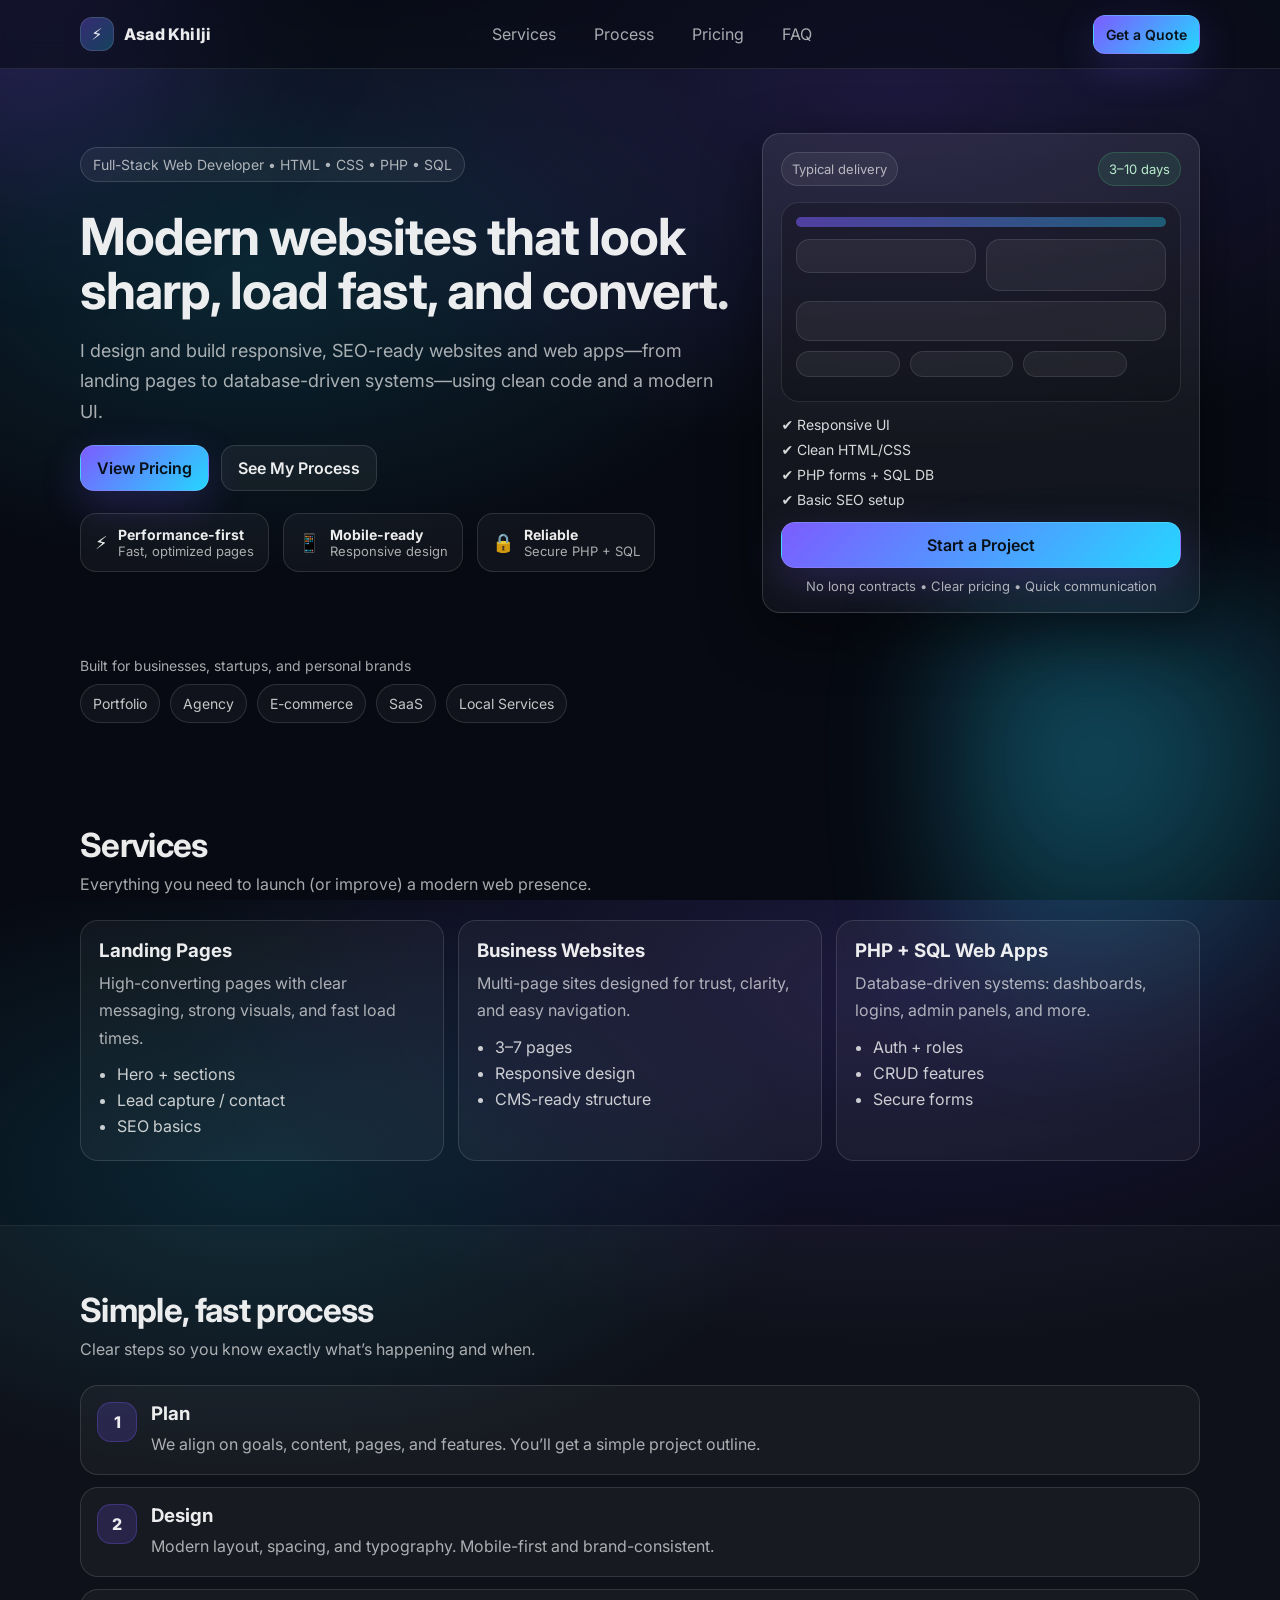
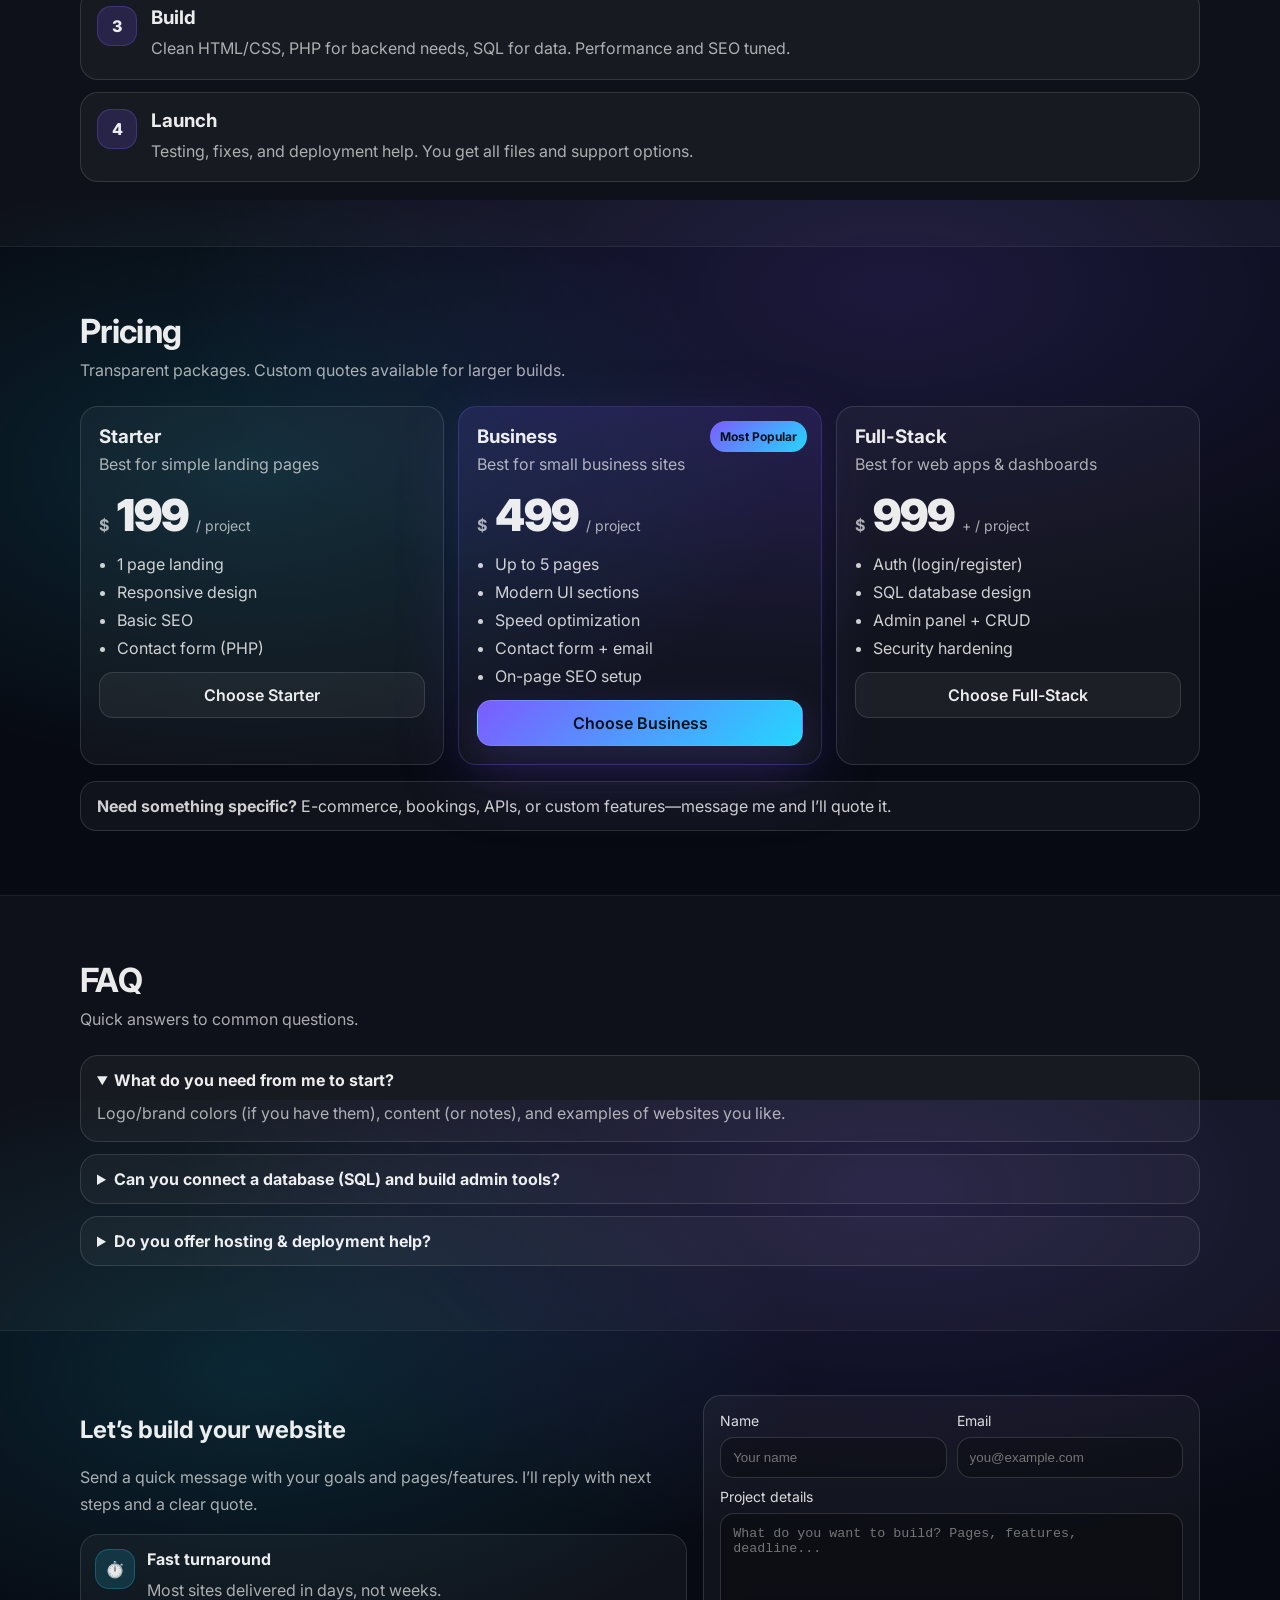
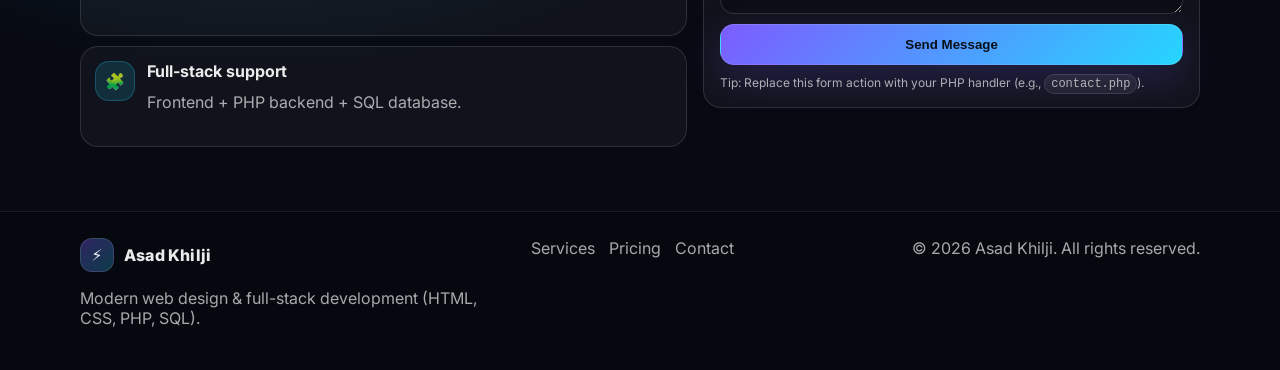
==== index.html @ 33af82aa "Add files via upload" ====
<!doctype html>
<html lang="en">
<head>
  <meta charset="utf-8" />
  <meta name="viewport" content="width=device-width, initial-scale=1" />
  <title>Web Design & Full-Stack Development | Asad Khilji</title>
  <meta name="description" content="Modern web design and full-stack development (HTML, CSS, PHP, SQL). Fast, responsive, SEO-ready websites with clear pricing." />
  <link rel="preconnect" href="https://fonts.googleapis.com">
  <link rel="preconnect" href="https://fonts.gstatic.com" crossorigin>
  <link href="https://fonts.googleapis.com/css2?family=Inter:wght@400;500;600;700;800&display=swap" rel="stylesheet">
  <link rel="stylesheet" href="style.css" />
</head>

<body>
  <!-- Background accents -->
  <div class="bg-blur bg-blur--a"></div>
  <div class="bg-blur bg-blur--b"></div>

  <header class="site-header">
    <div class="container nav">
      <a class="brand" href="#">
        <span class="brand__mark">⚡</span>
        <span class="brand__name">Asad Khilji</span>
      </a>

      <nav class="menu" aria-label="Primary">
        <a href="#services">Services</a>
        <a href="#work">Process</a>
        <a href="#pricing">Pricing</a>
        <a href="#faq">FAQ</a>
      </nav>

      <a class="btn btn--primary btn--small" href="#contact">Get a Quote</a>

      <button class="burger" aria-label="Open menu" aria-expanded="false">
        <span></span><span></span><span></span>
      </button>
    </div>
  </header>

  <main>
    <!-- HERO -->
    <section class="hero">
      <div class="container hero__grid">
        <div class="hero__content">
          <p class="pill">Full-Stack Web Developer • HTML • CSS • PHP • SQL</p>
          <h1>Modern websites that look sharp, load fast, and convert.</h1>
          <p class="lead">
            I design and build responsive, SEO-ready websites and web apps—from landing pages to
            database-driven systems—using clean code and a modern UI.
          </p>

          <div class="hero__cta">
            <a class="btn btn--primary" href="#pricing">View Pricing</a>
            <a class="btn btn--ghost" href="#work">See My Process</a>
          </div>

          <div class="hero__stats" role="list">
            <div class="stat" role="listitem">
              <div class="stat__num">⚡</div>
              <div class="stat__text">
                <strong>Performance-first</strong>
                <span>Fast, optimized pages</span>
              </div>
            </div>
            <div class="stat" role="listitem">
              <div class="stat__num">📱</div>
              <div class="stat__text">
                <strong>Mobile-ready</strong>
                <span>Responsive design</span>
              </div>
            </div>
            <div class="stat" role="listitem">
              <div class="stat__num">🔒</div>
              <div class="stat__text">
                <strong>Reliable</strong>
                <span>Secure PHP + SQL</span>
              </div>
            </div>
          </div>
        </div>

        <div class="hero__card">
          <div class="card">
            <div class="card__top">
              <div class="chip">Typical delivery</div>
              <div class="chip chip--soft">3–10 days</div>
            </div>

            <div class="card__mock">
              <div class="mock__bar"></div>
              <div class="mock__row">
                <div class="mock__block"></div>
                <div class="mock__block mock__block--tall"></div>
              </div>
              <div class="mock__row">
                <div class="mock__block mock__block--wide"></div>
              </div>
              <div class="mock__row">
                <div class="mock__pill"></div>
                <div class="mock__pill"></div>
                <div class="mock__pill"></div>
              </div>
            </div>

            <div class="card__list">
              <div class="check">✔ Responsive UI</div>
              <div class="check">✔ Clean HTML/CSS</div>
              <div class="check">✔ PHP forms + SQL DB</div>
              <div class="check">✔ Basic SEO setup</div>
            </div>

            <a class="btn btn--primary btn--full" href="collection.html">Start a Project</a>
            <p class="card__fine">No long contracts • Clear pricing • Quick communication</p>
          </div>
        </div>
      </div>
    </section>

    <!-- LOGOS -->
    <section class="logos">
      <div class="container">
        <p class="logos__title">Built for businesses, startups, and personal brands</p>
        <div class="logos__row" aria-label="Examples">
          <span class="logo-pill">Portfolio</span>
          <span class="logo-pill">Agency</span>
          <span class="logo-pill">E-commerce</span>
          <span class="logo-pill">SaaS</span>
          <span class="logo-pill">Local Services</span>
        </div>
      </div>
    </section>

    <!-- SERVICES -->
    <section class="section" id="services">
      <div class="container">
        <div class="section__head">
          <h2>Services</h2>
          <p>Everything you need to launch (or improve) a modern web presence.</p>
        </div>

        <div class="grid grid--3">
          <article class="panel">
            <h3>Landing Pages</h3>
            <p>High-converting pages with clear messaging, strong visuals, and fast load times.</p>
            <ul class="bullets">
              <li>Hero + sections</li>
              <li>Lead capture / contact</li>
              <li>SEO basics</li>
            </ul>
          </article>

          <article class="panel">
            <h3>Business Websites</h3>
            <p>Multi-page sites designed for trust, clarity, and easy navigation.</p>
            <ul class="bullets">
              <li>3–7 pages</li>
              <li>Responsive design</li>
              <li>CMS-ready structure</li>
            </ul>
          </article>

          <article class="panel">
            <h3>PHP + SQL Web Apps</h3>
            <p>Database-driven systems: dashboards, logins, admin panels, and more.</p>
            <ul class="bullets">
              <li>Auth + roles</li>
              <li>CRUD features</li>
              <li>Secure forms</li>
            </ul>
          </article>
        </div>
      </div>
    </section>

    <!-- PROCESS -->
    <section class="section section--alt" id="work">
      <div class="container">
        <div class="section__head">
          <h2>Simple, fast process</h2>
          <p>Clear steps so you know exactly what’s happening and when.</p>
        </div>

        <div class="timeline">
          <div class="step">
            <div class="step__num">1</div>
            <div class="step__body">
              <h3>Plan</h3>
              <p>We align on goals, content, pages, and features. You’ll get a simple project outline.</p>
            </div>
          </div>

          <div class="step">
            <div class="step__num">2</div>
            <div class="step__body">
              <h3>Design</h3>
              <p>Modern layout, spacing, and typography. Mobile-first and brand-consistent.</p>
            </div>
          </div>

          <div class="step">
            <div class="step__num">3</div>
            <div class="step__body">
              <h3>Build</h3>
              <p>Clean HTML/CSS, PHP for backend needs, SQL for data. Performance and SEO tuned.</p>
            </div>
          </div>

          <div class="step">
            <div class="step__num">4</div>
            <div class="step__body">
              <h3>Launch</h3>
              <p>Testing, fixes, and deployment help. You get all files and support options.</p>
            </div>
          </div>
        </div>
      </div>
    </section>

    <!-- PRICING -->
    <section class="section" id="pricing">
      <div class="container">
        <div class="section__head">
          <h2>Pricing</h2>
          <p>Transparent packages. Custom quotes available for larger builds.</p>
        </div>

        <div class="pricing">
          <article class="price">
            <div class="price__top">
              <h3>Starter</h3>
              <p class="price__tag">Best for simple landing pages</p>
            </div>
            <div class="price__cost">
              <span class="price__currency">$</span>
              <span class="price__amount">199</span>
              <span class="price__unit">/ project</span>
            </div>
            <ul class="price__list">
              <li>1 page landing</li>
              <li>Responsive design</li>
              <li>Basic SEO</li>
              <li>Contact form (PHP)</li>
            </ul>
            <a class="btn btn--ghost btn--full" href="collection.html#/p/1">Choose Starter</a>
          </article>

          <article class="price price--featured">
            <div class="badge">Most Popular</div>
            <div class="price__top">
              <h3>Business</h3>
              <p class="price__tag">Best for small business sites</p>
            </div>
            <div class="price__cost">
              <span class="price__currency">$</span>
              <span class="price__amount">499</span>
              <span class="price__unit">/ project</span>
            </div>
            <ul class="price__list">
              <li>Up to 5 pages</li>
              <li>Modern UI sections</li>
              <li>Speed optimization</li>
              <li>Contact form + email</li>
              <li>On-page SEO setup</li>
            </ul>
            <a class="btn btn--primary btn--full" href="collection.html#/p/2">Choose Business</a>
          </article>

          <article class="price">
            <div class="price__top">
              <h3>Full-Stack</h3>
              <p class="price__tag">Best for web apps & dashboards</p>
            </div>
            <div class="price__cost">
              <span class="price__currency">$</span>
              <span class="price__amount">999</span>
              <span class="price__unit">+ / project</span>
            </div>
            <ul class="price__list">
              <li>Auth (login/register)</li>
              <li>SQL database design</li>
              <li>Admin panel + CRUD</li>
              <li>Security hardening</li>
            </ul>
            <a class="btn btn--ghost btn--full" href="collection.html#/p/3">Choose Full-Stack</a>
          </article>
        </div>

        <div class="note">
          <strong>Need something specific?</strong> E-commerce, bookings, APIs, or custom features—message me and I’ll quote it.
        </div>
      </div>
    </section>

    <!-- FAQ -->
    <section class="section section--alt" id="faq">
      <div class="container">
        <div class="section__head">
          <h2>FAQ</h2>
          <p>Quick answers to common questions.</p>
        </div>

        <div class="faq">
          <details class="faq__item" open>
            <summary>What do you need from me to start?</summary>
            <p>Logo/brand colors (if you have them), content (or notes), and examples of websites you like.</p>
          </details>

          <details class="faq__item">
            <summary>Can you connect a database (SQL) and build admin tools?</summary>
            <p>Yes—if you choose the Full-Stack package or a custom build. I can create secure CRUD dashboards.</p>
          </details>

          <details class="faq__item">
            <summary>Do you offer hosting & deployment help?</summary>
            <p>I can guide you through deployment or help set up hosting (shared/VPS) depending on your needs.</p>
          </details>
        </div>
      </div>
    </section>

    <!-- CONTACT -->
    <section class="section" id="contact">
      <div class="container contact">
        <div class="contact__left">
          <h2>Let’s build your website</h2>
          <p>
            Send a quick message with your goals and pages/features. I’ll reply with next steps and a clear quote.
          </p>
          <div class="contact__cards">
            <div class="mini">
              <div class="mini__icon">⏱️</div>
              <div>
                <strong>Fast turnaround</strong>
                <p>Most sites delivered in days, not weeks.</p>
              </div>
            </div>
            <div class="mini">
              <div class="mini__icon">🧩</div>
              <div>
                <strong>Full-stack support</strong>
                <p>Frontend + PHP backend + SQL database.</p>
              </div>
            </div>
          </div>
        </div>

        <form class="form" action="https://formsubmit.co/khiljiasad2@gmail.com" method="post">
          <div class="form__row">
            <label>
              Name
              <input type="text" name="name" placeholder="Your name" required>
            </label>
            <label>
              Email
              <input type="email" name="email" placeholder="you@example.com" required>
            </label>
          </div>

          <label>
            Project details
            <textarea name="message" rows="5" placeholder="What do you want to build? Pages, features, deadline..." required></textarea>
          </label>

          <button class="btn btn--primary btn--full" type="submit">Send Message</button>
          <p class="form__fine">Tip: Replace this form action with your PHP handler (e.g., <code>contact.php</code>).</p>
        </form>
      </div>
    </section>
  </main>

  <footer class="footer">
    <div class="container footer__grid">
      <div>
        <div class="brand brand--footer">
          <span class="brand__mark">⚡</span>
          <span class="brand__name">Asad Khilji</span>
        </div>
        <p class="muted">Modern web design & full-stack development (HTML, CSS, PHP, SQL).</p>
      </div>

      <div class="footer__links">
        <a href="#services">Services</a>
        <a href="#pricing">Pricing</a>
        <a href="#contact">Contact</a>
      </div>

      <div class="footer__copy muted">
        © <span id="year"></span> Asad Khilji. All rights reserved.
      </div>
    </div>
  </footer>

  <script>
    // Mobile menu toggle
    const burger = document.querySelector(".burger");
    const menu = document.querySelector(".menu");
    burger?.addEventListener("click", () => {
      const open = burger.getAttribute("aria-expanded") === "true";
      burger.setAttribute("aria-expanded", String(!open));
      menu.classList.toggle("menu--open");
    });

    // Footer year
    document.getElementById("year").textContent = new Date().getFullYear();
  </script>
</body>
</html>
---- style.css ----
:root{
  --bg: #070A12;
  --panel: rgba(255,255,255,.06);
  --panel2: rgba(255,255,255,.09);
  --text: rgba(255,255,255,.92);
  --muted: rgba(255,255,255,.65);
  --line: rgba(255,255,255,.10);
  --shadow: 0 18px 60px rgba(0,0,0,.45);

  --accent: #7C5CFF;
  --accent2: #25D6FF;
  --good: #4ADE80;

  --radius: 18px;
  --container: 1120px;
}

*{ box-sizing:border-box; }
html,body{ height:100%; }
body{
  margin:0;
  font-family: Inter, system-ui, -apple-system, Segoe UI, Roboto, Arial, sans-serif;
  color: var(--text);
  background: radial-gradient(1200px 600px at 70% 10%, rgba(124,92,255,.18), transparent 60%),
              radial-gradient(900px 500px at 20% 30%, rgba(37,214,255,.14), transparent 60%),
              var(--bg);
  overflow-x:hidden;
}

a{ color:inherit; text-decoration:none; }
img{ max-width:100%; display:block; }

.container{
  width:min(var(--container), calc(100% - 40px));
  margin-inline:auto;
}

.muted{ color: var(--muted); }

/* Background blur blobs */
.bg-blur{
  position:fixed;
  inset:auto;
  width:520px; height:520px;
  filter: blur(60px);
  opacity:.35;
  z-index:-1;
  pointer-events:none;
}
.bg-blur--a{
  top:-200px; left:-140px;
  background: radial-gradient(circle at 30% 30%, var(--accent), transparent 60%);
}
.bg-blur--b{
  bottom:-220px; right:-180px;
  background: radial-gradient(circle at 30% 30%, var(--accent2), transparent 60%);
}

/* Header */
.site-header{
  position:sticky; top:0;
  backdrop-filter: blur(14px);
  background: rgba(7,10,18,.55);
  border-bottom: 1px solid var(--line);
  z-index:10;
}
.nav{
  display:flex;
  align-items:center;
  justify-content:space-between;
  gap:16px;
  padding:14px 0;
}
.brand{
  display:flex; align-items:center; gap:10px;
  font-weight:800;
  letter-spacing: .2px;
}
.brand__mark{
  width:34px; height:34px;
  display:grid; place-items:center;
  border-radius: 12px;
  background: linear-gradient(135deg, rgba(124,92,255,.35), rgba(37,214,255,.25));
  border:1px solid rgba(255,255,255,.12);
}
.menu{
  display:flex;
  gap:18px;
  align-items:center;
  color: var(--muted);
}
.menu a{
  padding:10px 10px;
  border-radius: 12px;
}
.menu a:hover{
  color: var(--text);
  background: rgba(255,255,255,.06);
}
.burger{
  display:none;
  width:44px; height:40px;
  border-radius: 14px;
  border:1px solid var(--line);
  background: rgba(255,255,255,.04);
  cursor:pointer;
}
.burger span{
  display:block;
  width:18px; height:2px;
  margin:4px auto;
  background: rgba(255,255,255,.75);
  border-radius: 999px;
}

/* Buttons */
.btn{
  display:inline-flex;
  align-items:center;
  justify-content:center;
  gap:10px;
  padding:12px 16px;
  border-radius: 14px;
  border: 1px solid transparent;
  font-weight: 600;
  transition: transform .12s ease, background .12s ease, border-color .12s ease;
  user-select:none;
}
.btn:active{ transform: translateY(1px); }
.btn--small{ padding:10px 12px; border-radius: 12px; font-size:14px; }
.btn--full{ width:100%; }

.btn--primary{
  background: linear-gradient(135deg, rgba(124,92,255,1), rgba(37,214,255,1));
  color:#081018;
  border-color: rgba(255,255,255,.12);
  box-shadow: 0 14px 40px rgba(124,92,255,.22);
}
.btn--primary:hover{ filter: brightness(1.05); }
.btn--ghost{
  background: rgba(255,255,255,.05);
  border-color: rgba(255,255,255,.12);
}
.btn--ghost:hover{ background: rgba(255,255,255,.08); }

/* Hero */
.hero{
  padding: 64px 0 26px;
}
.hero__grid{
  display:grid;
  grid-template-columns: 1.2fr .8fr;
  gap:26px;
  align-items:stretch;
}
.pill{
  display:inline-flex;
  padding:8px 12px;
  border-radius:999px;
  border:1px solid rgba(255,255,255,.14);
  background: rgba(255,255,255,.05);
  color: var(--muted);
  font-size:14px;
}
h1{
  font-size: clamp(36px, 4vw, 56px);
  line-height: 1.05;
  margin: 14px 0 12px;
  letter-spacing: -0.02em;
}
.lead{
  font-size: 18px;
  color: var(--muted);
  line-height:1.7;
  max-width: 58ch;
}
.hero__cta{
  display:flex;
  gap:12px;
  margin-top: 18px;
  flex-wrap:wrap;
}
.hero__stats{
  display:flex;
  gap:14px;
  margin-top: 22px;
  flex-wrap:wrap;
}
.stat{
  display:flex;
  gap:10px;
  align-items:center;
  padding:12px 14px;
  border:1px solid rgba(255,255,255,.12);
  background: rgba(255,255,255,.04);
  border-radius: 16px;
}
.stat__num{ font-size:18px; }
.stat__text strong{ display:block; font-size:14px; }
.stat__text span{ display:block; font-size:13px; color: var(--muted); }

/* Card */
.card{
  height:100%;
  padding:18px;
  border-radius: var(--radius);
  border:1px solid rgba(255,255,255,.14);
  background: linear-gradient(180deg, rgba(255,255,255,.08), rgba(255,255,255,.04));
  box-shadow: var(--shadow);
}
.card__top{
  display:flex; justify-content:space-between; align-items:center;
  gap:10px;
}
.chip{
  display:inline-flex;
  padding:8px 10px;
  border-radius:999px;
  background: rgba(255,255,255,.06);
  border:1px solid rgba(255,255,255,.12);
  color: var(--muted);
  font-size:13px;
}
.chip--soft{
  background: rgba(74,222,128,.10);
  border-color: rgba(74,222,128,.20);
  color: rgba(200,255,220,.9);
}

.card__mock{
  margin:16px 0 14px;
  border-radius: 18px;
  padding:14px;
  border:1px solid rgba(255,255,255,.10);
  background: rgba(0,0,0,.18);
}
.mock__bar{
  height:10px;
  border-radius:999px;
  background: linear-gradient(90deg, rgba(124,92,255,.55), rgba(37,214,255,.35));
  margin-bottom: 12px;
}
.mock__row{
  display:flex;
  gap:10px;
  margin-bottom: 10px;
}
.mock__block{
  flex:1;
  height:34px;
  border-radius:14px;
  background: rgba(255,255,255,.06);
  border:1px solid rgba(255,255,255,.10);
}
.mock__block--tall{ height:52px; }
.mock__block--wide{ height:40px; flex:1; }
.mock__pill{
  width: 28%;
  height: 26px;
  border-radius:999px;
  background: rgba(255,255,255,.06);
  border:1px solid rgba(255,255,255,.10);
}

.card__list{
  display:grid;
  gap:8px;
  margin: 10px 0 14px;
}
.check{
  font-size:14px;
  color: rgba(255,255,255,.84);
}
.card__fine{
  margin: 10px 0 0;
  font-size: 13px;
  color: var(--muted);
  text-align:center;
}

/* Logos */
.logos{
  padding: 18px 0 38px;
}
.logos__title{
  color: var(--muted);
  margin: 0 0 10px;
  font-size:14px;
}
.logos__row{
  display:flex;
  flex-wrap:wrap;
  gap:10px;
}
.logo-pill{
  padding:10px 12px;
  border-radius:999px;
  border:1px solid rgba(255,255,255,.12);
  background: rgba(255,255,255,.04);
  color: rgba(255,255,255,.76);
  font-size:14px;
}

/* Sections */
.section{ padding: 64px 0; }
.section--alt{
  background: rgba(255,255,255,.03);
  border-top: 1px solid rgba(255,255,255,.06);
  border-bottom: 1px solid rgba(255,255,255,.06);
}
.section__head{
  margin-bottom: 22px;
}
.section__head h2{
  margin:0 0 6px;
  font-size: clamp(26px, 2.6vw, 36px);
  letter-spacing:-0.02em;
}
.section__head p{
  margin:0;
  color: var(--muted);
  max-width: 70ch;
  line-height:1.7;
}

.grid{
  display:grid;
  gap:14px;
}
.grid--3{
  grid-template-columns: repeat(3, 1fr);
}
.panel{
  padding:18px;
  border-radius: var(--radius);
  border:1px solid rgba(255,255,255,.12);
  background: rgba(255,255,255,.04);
}
.panel h3{ margin:0 0 8px; }
.panel p{ margin:0 0 12px; color: var(--muted); line-height:1.7; }
.bullets{
  margin:0;
  padding-left: 18px;
  color: rgba(255,255,255,.78);
}
.bullets li{ margin: 6px 0; }

/* Timeline */
.timeline{
  display:grid;
  gap:12px;
}
.step{
  display:flex;
  gap:14px;
  padding:16px;
  border-radius: var(--radius);
  border:1px solid rgba(255,255,255,.12);
  background: rgba(255,255,255,.04);
}
.step__num{
  width:40px; height:40px;
  display:grid; place-items:center;
  border-radius: 14px;
  background: rgba(124,92,255,.18);
  border:1px solid rgba(124,92,255,.28);
  font-weight:800;
}
.step__body h3{ margin: 0 0 6px; }
.step__body p{ margin:0; color: var(--muted); line-height:1.7; }

/* Pricing */
.pricing{
  display:grid;
  grid-template-columns: repeat(3, 1fr);
  gap:14px;
  align-items:stretch;
}
.price{
  position:relative;
  padding:18px;
  border-radius: var(--radius);
  border:1px solid rgba(255,255,255,.12);
  background: rgba(255,255,255,.04);
}
.price--featured{
  background: linear-gradient(180deg, rgba(124,92,255,.16), rgba(255,255,255,.04));
  border-color: rgba(124,92,255,.25);
  box-shadow: 0 18px 70px rgba(124,92,255,.14);
}
.badge{
  position:absolute;
  top:14px; right:14px;
  padding:8px 10px;
  border-radius:999px;
  font-size:12px;
  font-weight:700;
  color:#081018;
  background: linear-gradient(135deg, rgba(124,92,255,1), rgba(37,214,255,1));
}
.price__top h3{ margin: 0 0 6px; }
.price__tag{ margin:0; color: var(--muted); }

.price__cost{
  display:flex;
  align-items: baseline;
  gap:8px;
  margin: 14px 0 12px;
}
.price__currency{ color: var(--muted); font-weight:700; }
.price__amount{ font-size: 44px; font-weight: 900; letter-spacing:-0.02em; }
.price__unit{ color: var(--muted); font-size: 14px; }

.price__list{
  margin:0 0 14px;
  padding-left: 18px;
  color: rgba(255,255,255,.80);
}
.price__list li{ margin: 8px 0; }

/* Note */
.note{
  margin-top: 16px;
  padding:14px 16px;
  border-radius: 16px;
  border:1px solid rgba(255,255,255,.12);
  background: rgba(255,255,255,.04);
  color: rgba(255,255,255,.80);
}

/* FAQ */
.faq{
  display:grid;
  gap:12px;
}
.faq__item{
  padding:14px 16px;
  border-radius: var(--radius);
  border:1px solid rgba(255,255,255,.12);
  background: rgba(255,255,255,.04);
}
.faq__item summary{
  cursor:pointer;
  font-weight:700;
}
.faq__item p{
  margin: 10px 0 0;
  color: var(--muted);
  line-height:1.7;
}

/* Contact */
.contact{
  display:grid;
  grid-template-columns: 1.1fr .9fr;
  gap:16px;
  align-items:start;
}
.contact__left p{
  color: var(--muted);
  line-height:1.7;
  margin-top: 8px;
}
.contact__cards{
  display:grid;
  gap:10px;
  margin-top: 14px;
}
.mini{
  display:flex;
  gap:12px;
  padding:14px;
  border-radius: var(--radius);
  border:1px solid rgba(255,255,255,.12);
  background: rgba(255,255,255,.04);
}
.mini__icon{
  width:40px; height:40px;
  display:grid; place-items:center;
  border-radius: 14px;
  background: rgba(37,214,255,.14);
  border:1px solid rgba(37,214,255,.24);
}

/* Form */
.form{
  padding:16px;
  border-radius: var(--radius);
  border:1px solid rgba(255,255,255,.12);
  background: rgba(255,255,255,.04);
}
.form__row{
  display:grid;
  grid-template-columns: 1fr 1fr;
  gap:10px;
}
label{
  display:grid;
  gap:8px;
  font-size: 14px;
  color: rgba(255,255,255,.85);
  margin-bottom: 10px;
}
input, textarea{
  width:100%;
  padding:12px 12px;
  border-radius: 14px;
  border:1px solid rgba(255,255,255,.14);
  background: rgba(0,0,0,.25);
  color: var(--text);
  outline:none;
}
input:focus, textarea:focus{
  border-color: rgba(37,214,255,.45);
  box-shadow: 0 0 0 4px rgba(37,214,255,.12);
}
.form__fine{
  margin: 10px 0 0;
  font-size: 12px;
  color: var(--muted);
}
code{
  padding: 2px 6px;
  border-radius: 10px;
  border:1px solid rgba(255,255,255,.12);
  background: rgba(255,255,255,.06);
}

/* Footer */
.footer{
  padding: 26px 0;
  border-top: 1px solid rgba(255,255,255,.08);
  background: rgba(0,0,0,.18);
}
.footer__grid{
  display:grid;
  grid-template-columns: 1.2fr .8fr 1fr;
  gap: 16px;
  align-items:start;
}
.brand--footer{ margin-bottom: 8px; }
.footer__links{
  display:flex;
  gap:14px;
  flex-wrap:wrap;
  color: var(--muted);
}
.footer__links a:hover{ color: var(--text); }
.footer__copy{ text-align:right; }

/* Responsive */
@media (max-width: 980px){
  .hero__grid{ grid-template-columns: 1fr; }
  .pricing{ grid-template-columns: 1fr; }
  .grid--3{ grid-template-columns: 1fr; }
  .contact{ grid-template-columns: 1fr; }
  .footer__grid{ grid-template-columns: 1fr; }
  .footer__copy{ text-align:left; }
}

@media (max-width: 760px){
  .menu{ display:none; }
  .burger{ display:block; }
  .menu.menu--open{
    display:flex;
    position:absolute;
    top:64px;
    left:20px;
    right:20px;
    flex-direction:column;
    padding:12px;
    border-radius: 16px;
    border:1px solid rgba(255,255,255,.12);
    background: rgba(10,12,18,.92);
  }
  .form__row{ grid-template-columns: 1fr; }
}
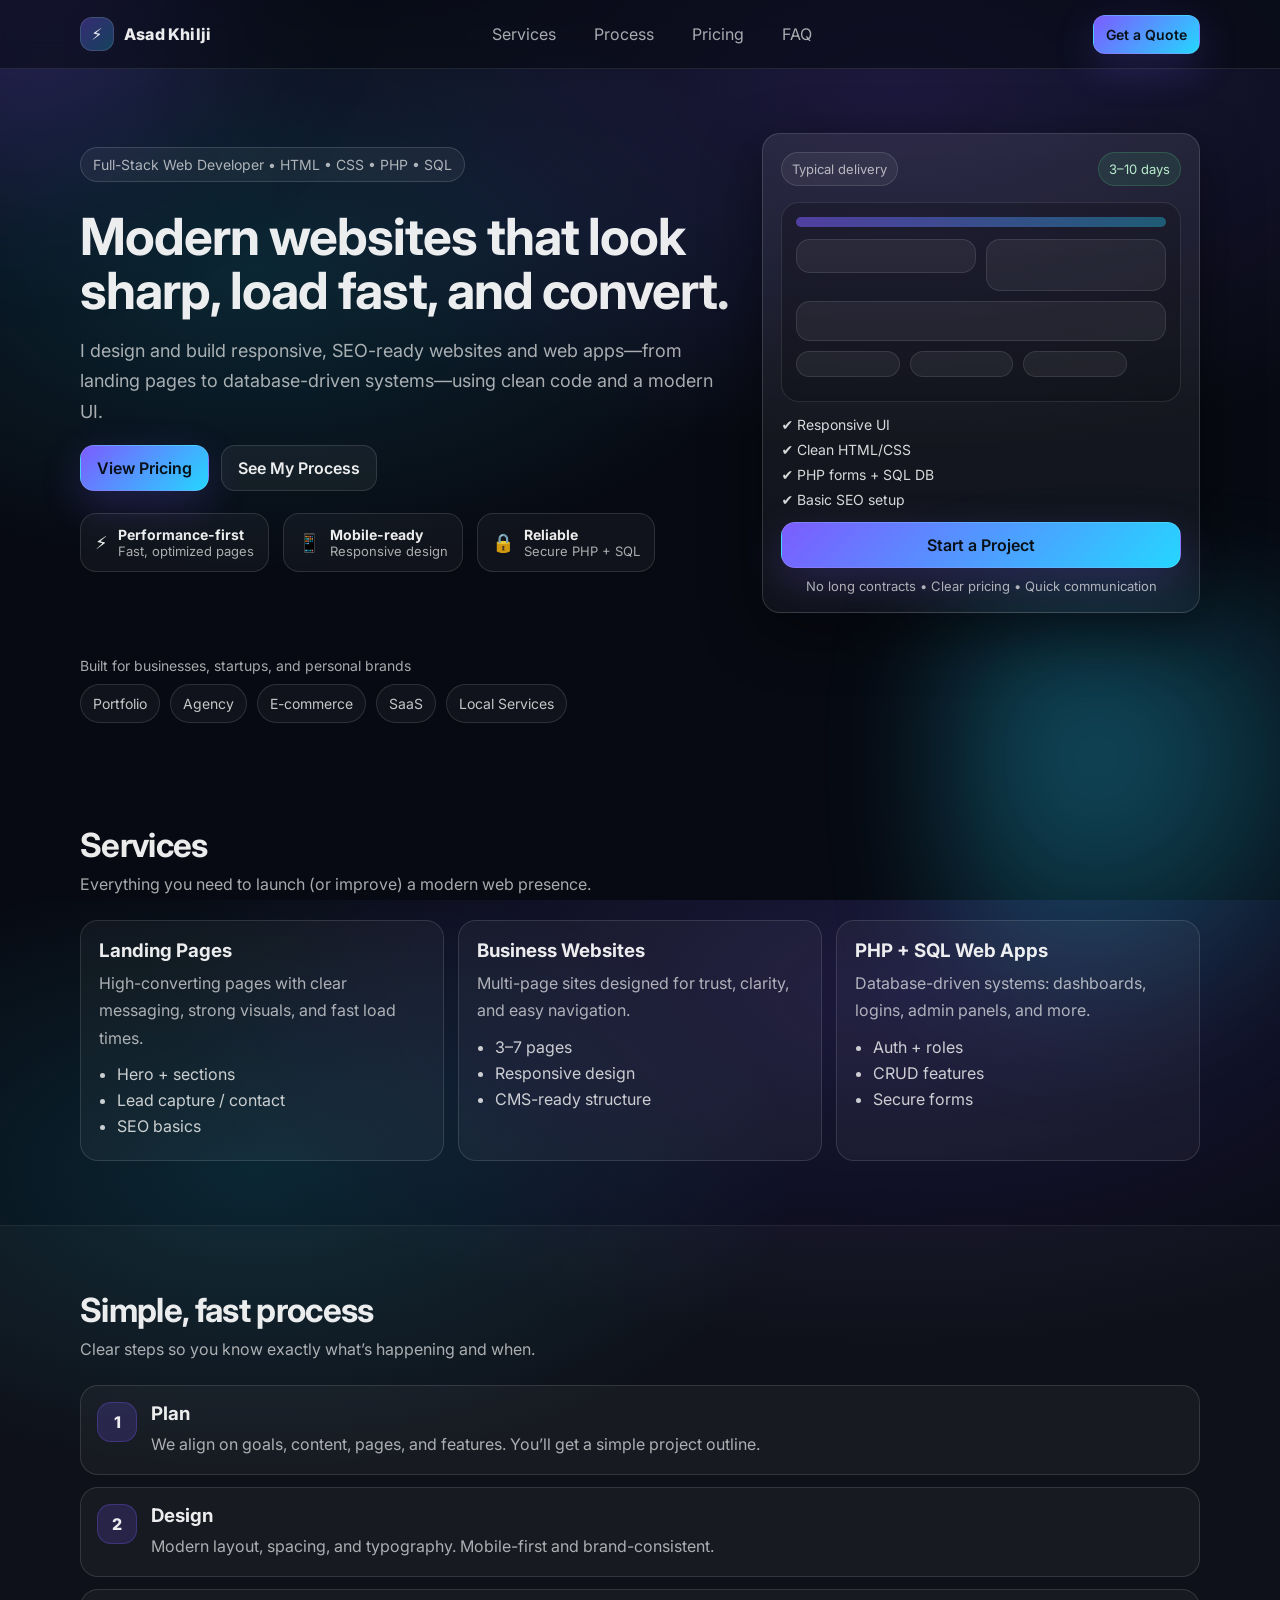
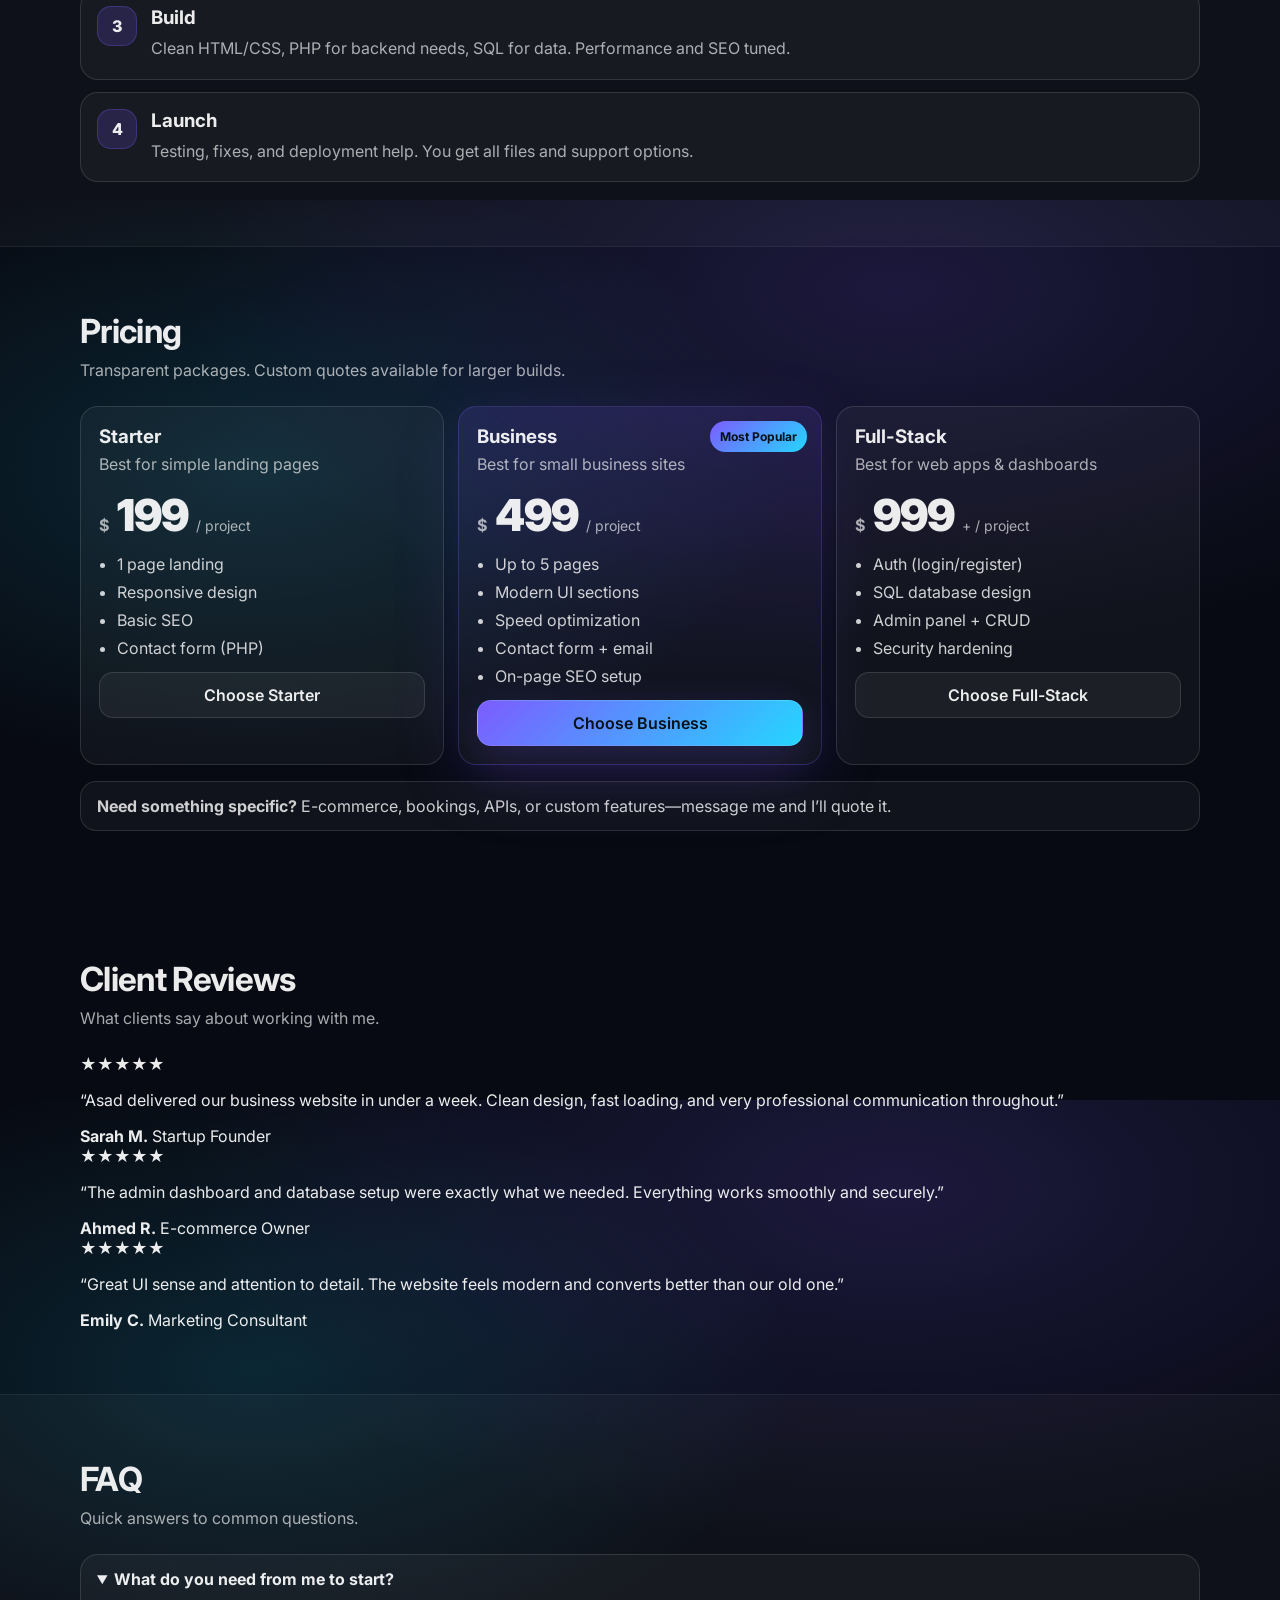
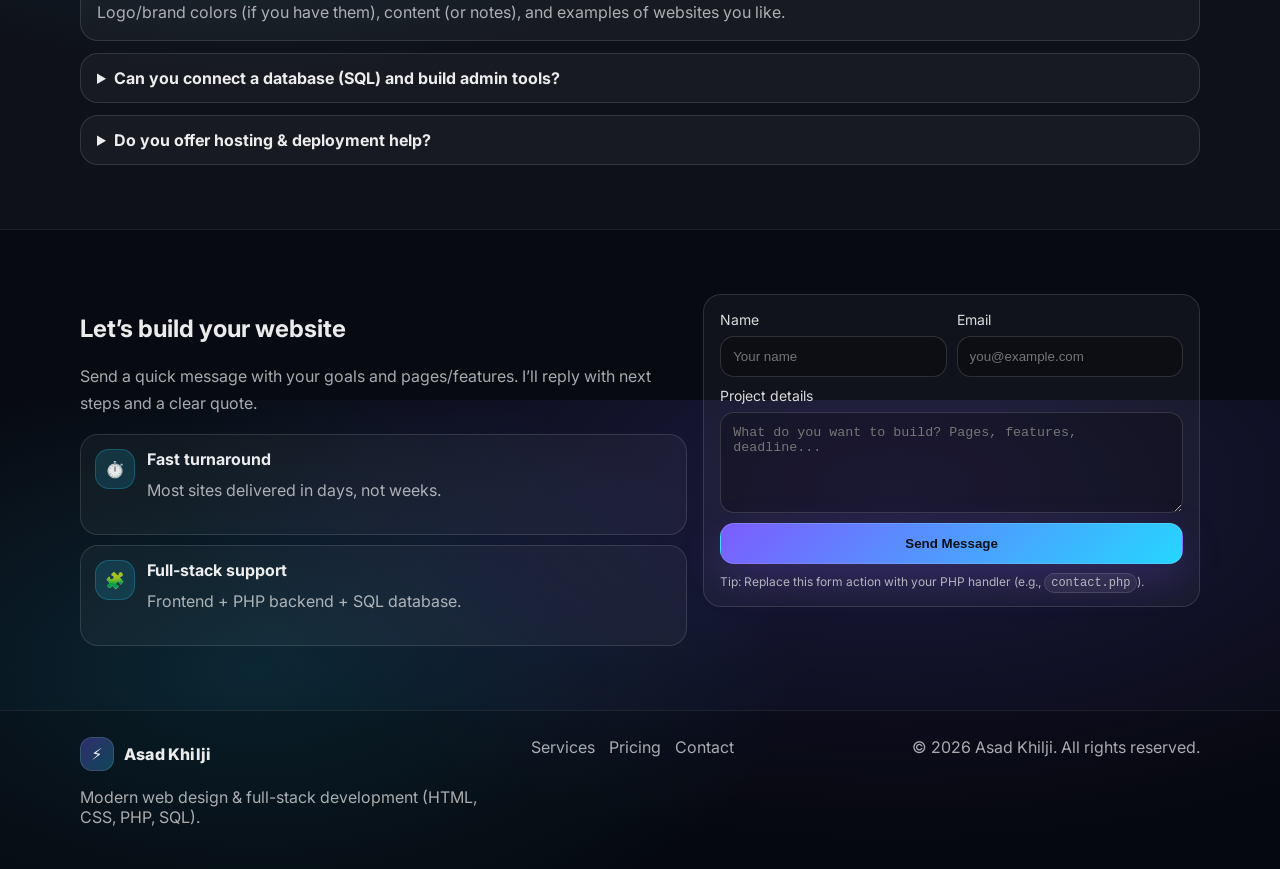
==== commit 5793c46a: "Update index.html" ====
--- a/index.html
+++ b/index.html
@@ -291,6 +291,54 @@
         </div>
       </div>
     </section>
+
+    <!-- REVIEWS -->
+<section class="section" id="reviews">
+  <div class="container">
+    <div class="section__head">
+      <h2>Client Reviews</h2>
+      <p>What clients say about working with me.</p>
+    </div>
+
+    <div class="reviews">
+      <article class="review">
+        <div class="review__stars">★★★★★</div>
+        <p class="review__text">
+          “Asad delivered our business website in under a week. Clean design,
+          fast loading, and very professional communication throughout.”
+        </p>
+        <div class="review__author">
+          <strong>Sarah M.</strong>
+          <span>Startup Founder</span>
+        </div>
+      </article>
+
+      <article class="review">
+        <div class="review__stars">★★★★★</div>
+        <p class="review__text">
+          “The admin dashboard and database setup were exactly what we needed.
+          Everything works smoothly and securely.”
+        </p>
+        <div class="review__author">
+          <strong>Ahmed R.</strong>
+          <span>E-commerce Owner</span>
+        </div>
+      </article>
+
+      <article class="review">
+        <div class="review__stars">★★★★★</div>
+        <p class="review__text">
+          “Great UI sense and attention to detail. The website feels modern
+          and converts better than our old one.”
+        </p>
+        <div class="review__author">
+          <strong>Emily C.</strong>
+          <span>Marketing Consultant</span>
+        </div>
+      </article>
+    </div>
+  </div>
+</section>
 
     <!-- FAQ -->
     <section class="section section--alt" id="faq">
@@ -405,4 +453,4 @@
     document.getElementById("year").textContent = new Date().getFullYear();
   </script>
 </body>
-</html>+</html>
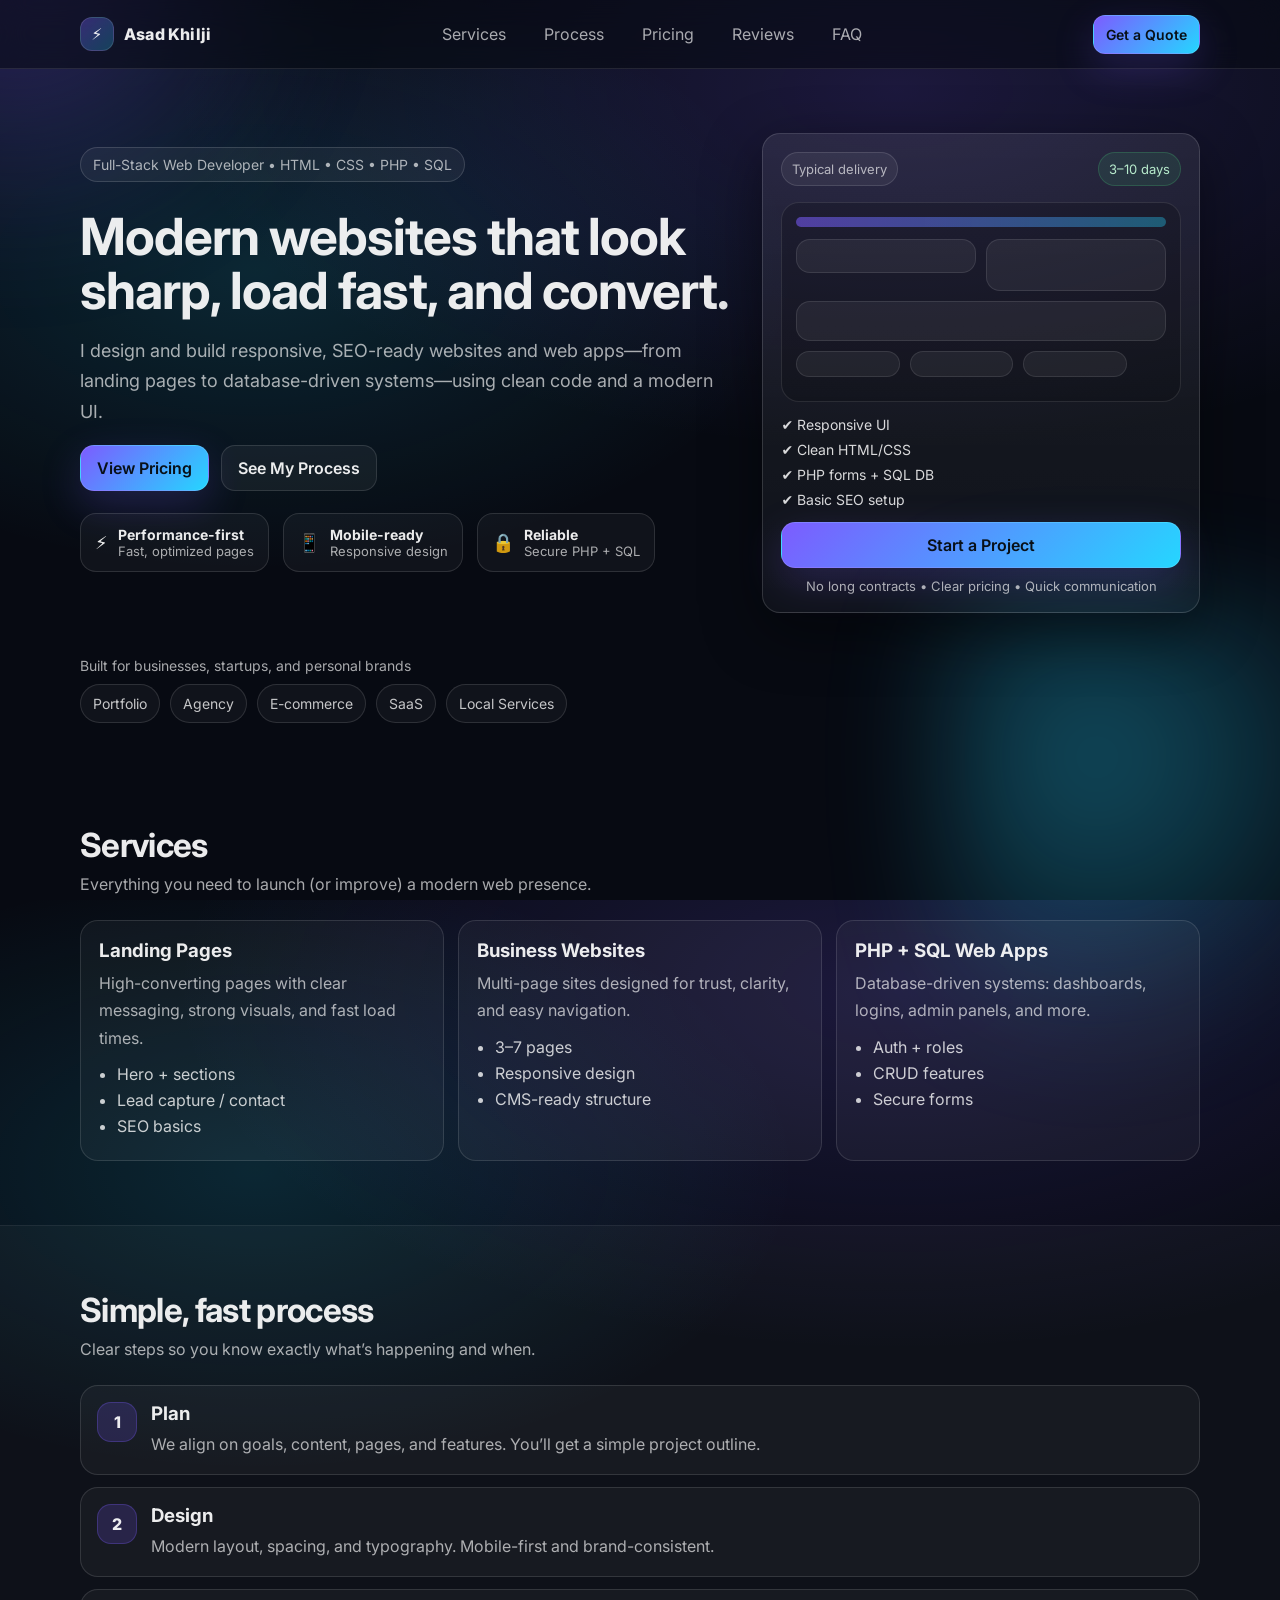
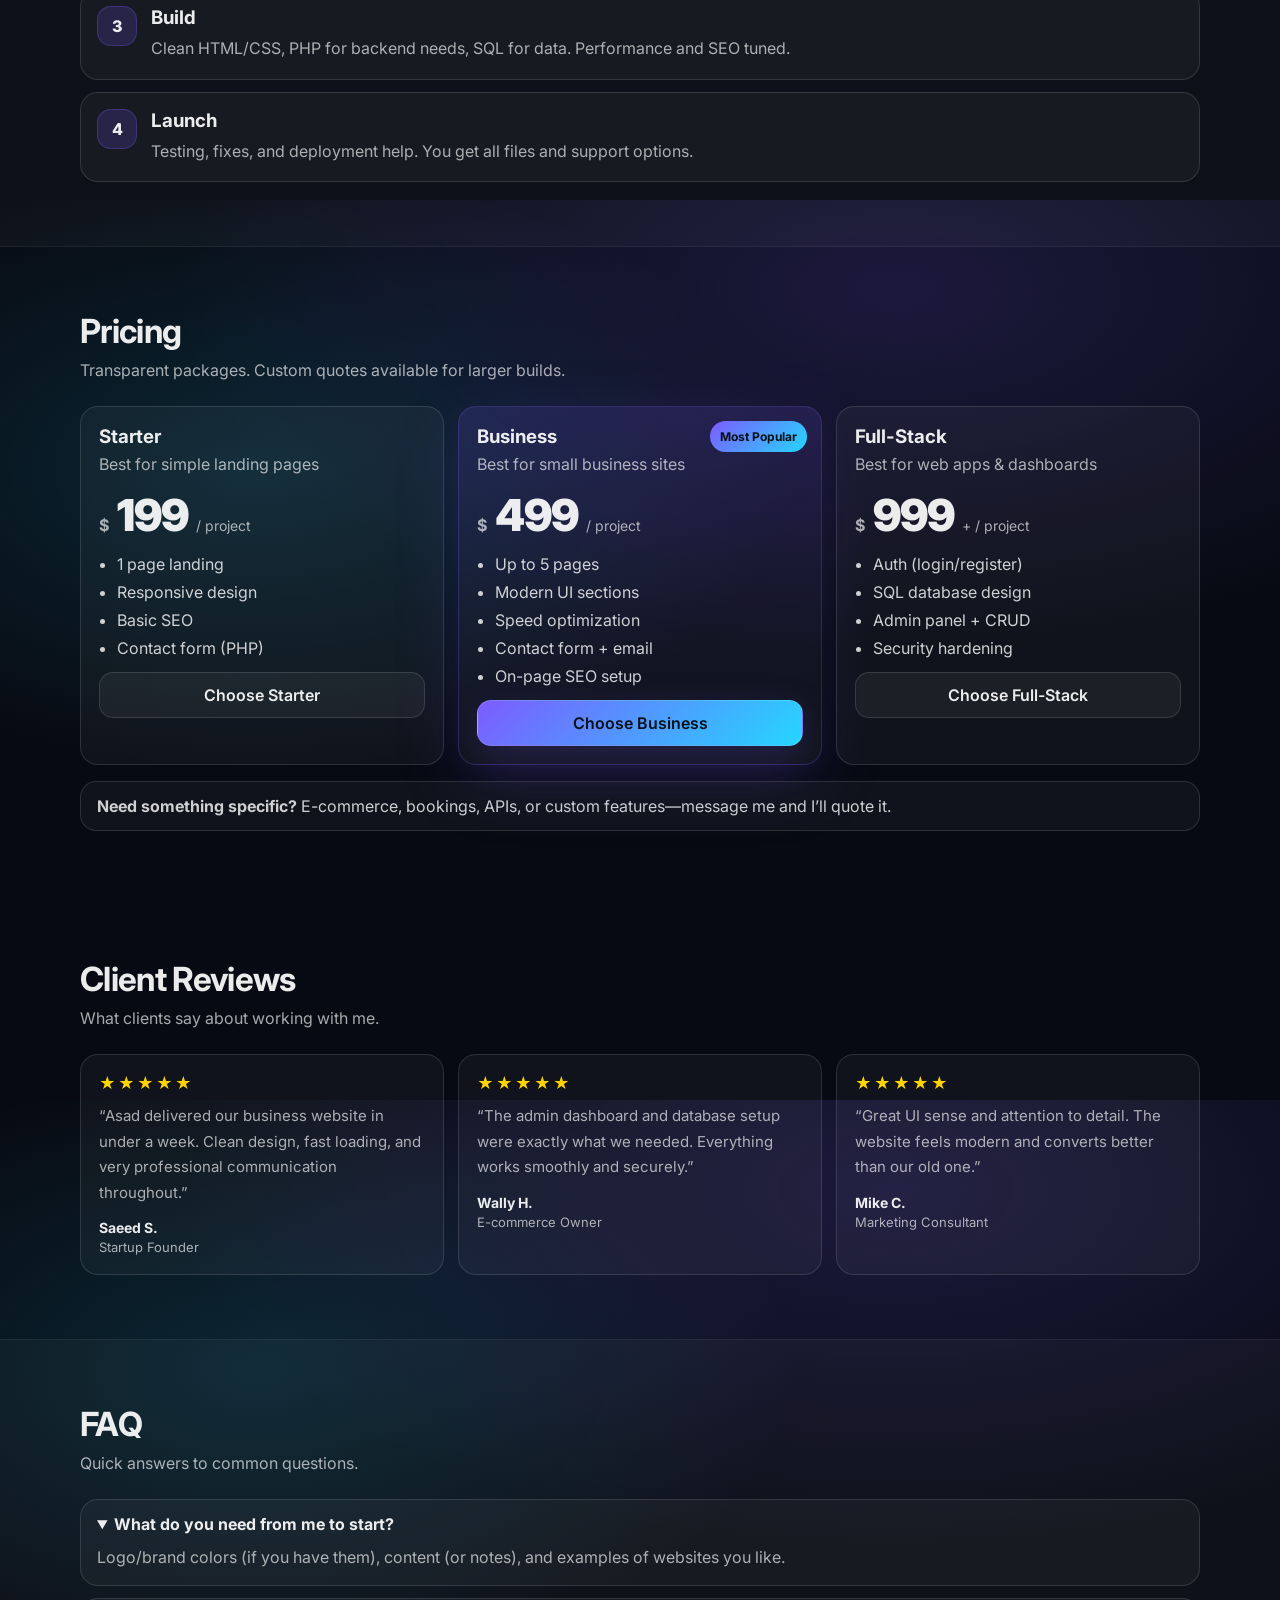
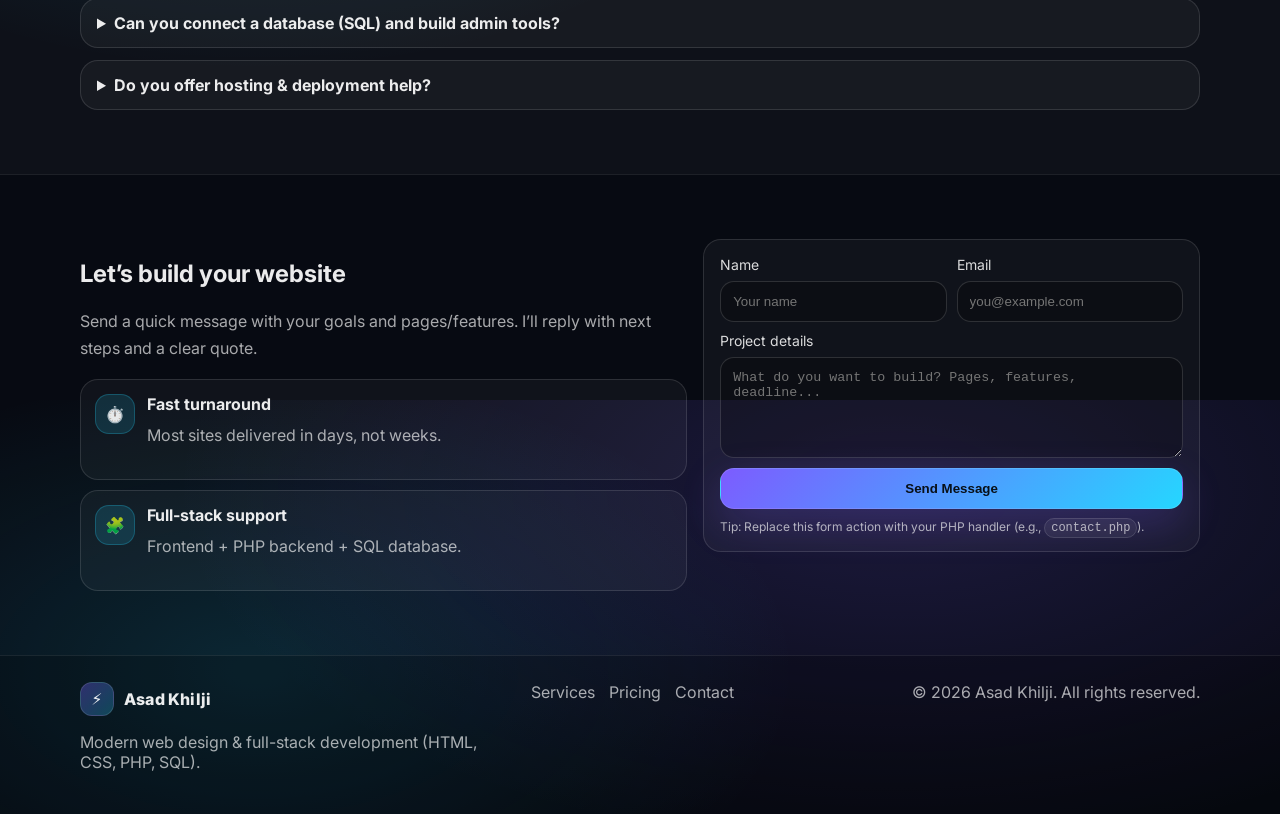
==== commit 19db3444: "Update review authors in index.html" ====
--- a/index.html
+++ b/index.html
@@ -27,6 +27,7 @@
         <a href="#services">Services</a>
         <a href="#work">Process</a>
         <a href="#pricing">Pricing</a>
+        <a href="#reviews">Reviews</a>
         <a href="#faq">FAQ</a>
       </nav>
 
@@ -308,7 +309,7 @@
           fast loading, and very professional communication throughout.”
         </p>
         <div class="review__author">
-          <strong>Sarah M.</strong>
+          <strong>Saeed S.</strong>
           <span>Startup Founder</span>
         </div>
       </article>
@@ -320,7 +321,7 @@
           Everything works smoothly and securely.”
         </p>
         <div class="review__author">
-          <strong>Ahmed R.</strong>
+          <strong>Wally H.</strong>
           <span>E-commerce Owner</span>
         </div>
       </article>
@@ -332,7 +333,7 @@
           and converts better than our old one.”
         </p>
         <div class="review__author">
-          <strong>Emily C.</strong>
+          <strong>Mike C.</strong>
           <span>Marketing Consultant</span>
         </div>
       </article>
--- a/style.css
+++ b/style.css
@@ -547,6 +547,57 @@
 }
 .footer__links a:hover{ color: var(--text); }
 .footer__copy{ text-align:right; }
+
+/* Reviews */
+.reviews{
+  display:grid;
+  grid-template-columns: repeat(3, 1fr);
+  gap:14px;
+}
+
+.review{
+  padding:18px;
+  border-radius: var(--radius);
+  border:1px solid rgba(255,255,255,.12);
+  background: rgba(255,255,255,.04);
+  transition: transform .15s ease, border-color .15s ease;
+}
+
+.review:hover{
+  transform: translateY(-4px);
+  border-color: rgba(124,92,255,.35);
+}
+
+.review__stars{
+  font-size:16px;
+  letter-spacing:2px;
+  margin-bottom:10px;
+  background: linear-gradient(90deg, #FFD700, #FFC107);
+  -webkit-background-clip: text;
+  -webkit-text-fill-color: transparent;
+}
+
+.review__text{
+  margin:0 0 14px;
+  color: var(--muted);
+  line-height:1.7;
+  font-size:15px;
+}
+
+.review__author strong{
+  display:block;
+  font-size:14px;
+}
+
+.review__author span{
+  font-size:13px;
+  color: var(--muted);
+}
+
+/* Responsive */
+@media (max-width: 980px){
+  .reviews{ grid-template-columns: 1fr; }
+}
 
 /* Responsive */
 @media (max-width: 980px){
@@ -574,4 +625,4 @@
     background: rgba(10,12,18,.92);
   }
   .form__row{ grid-template-columns: 1fr; }
-}+}
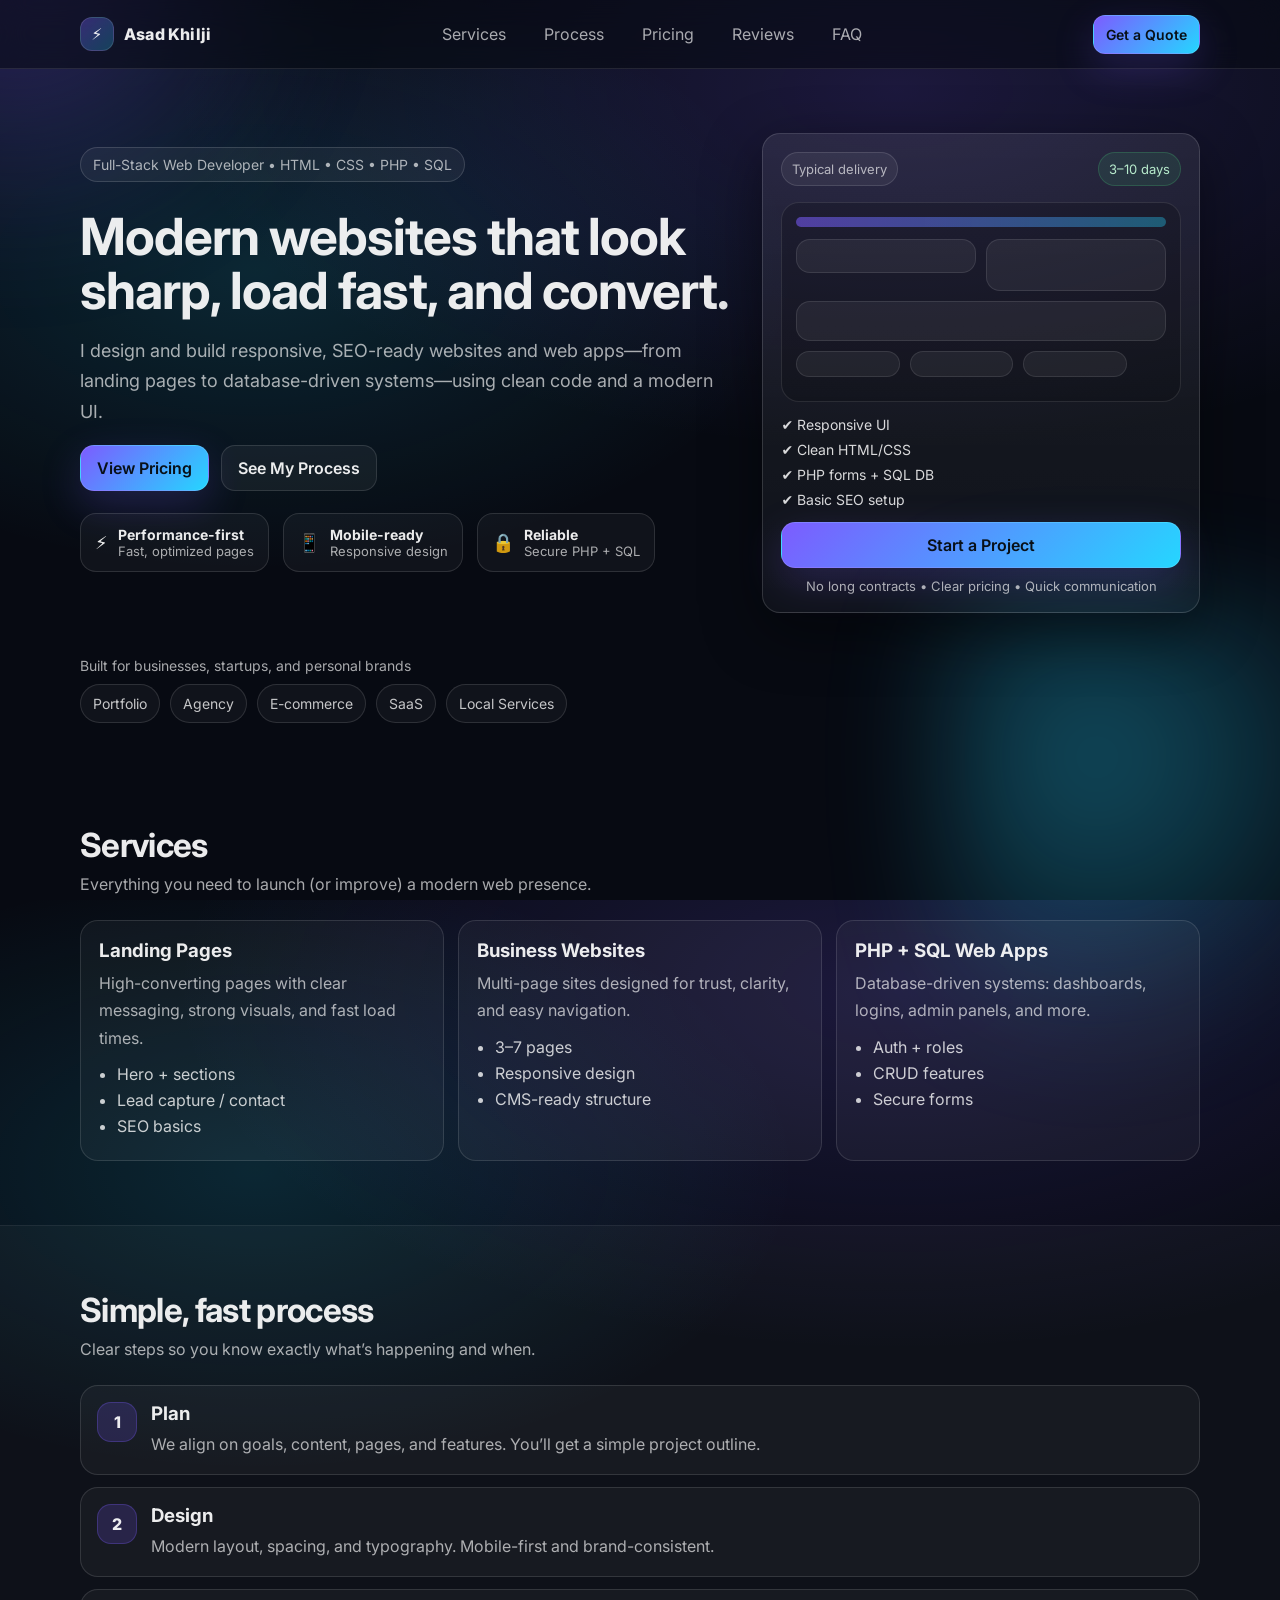
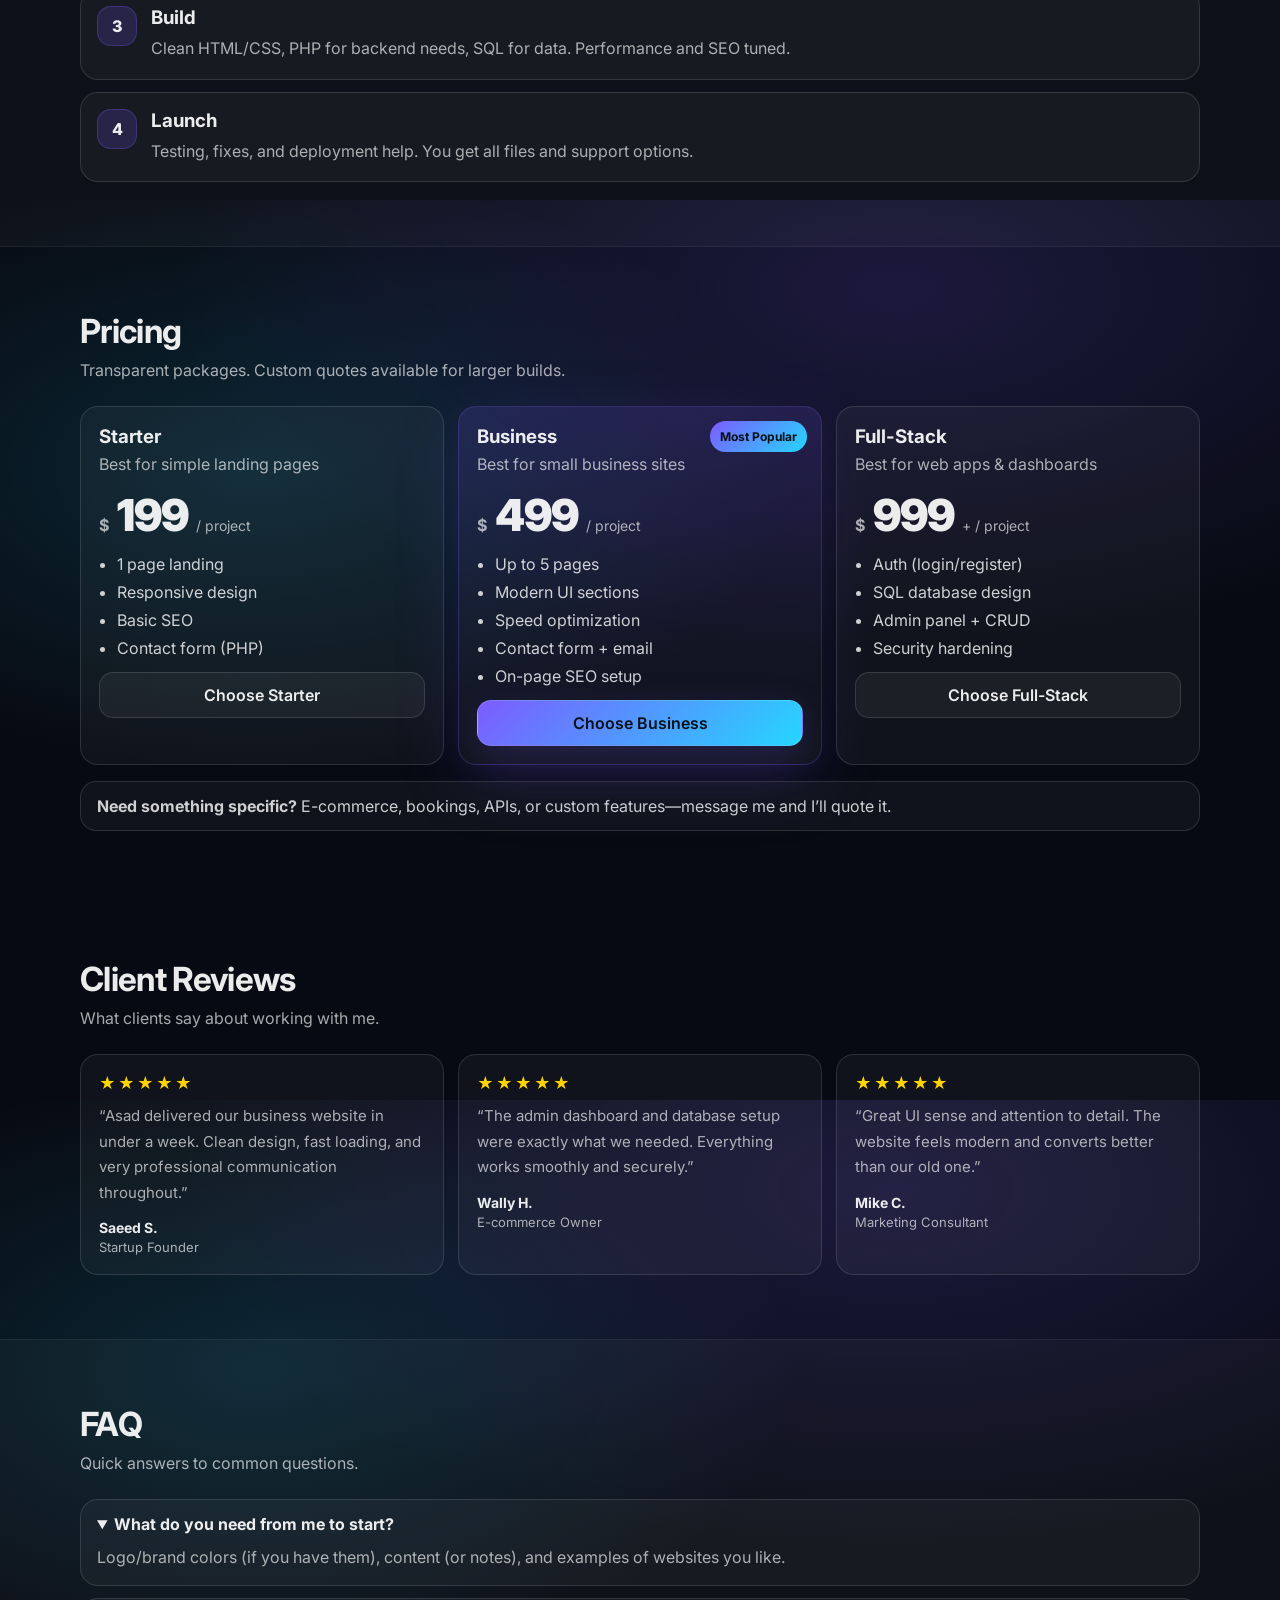
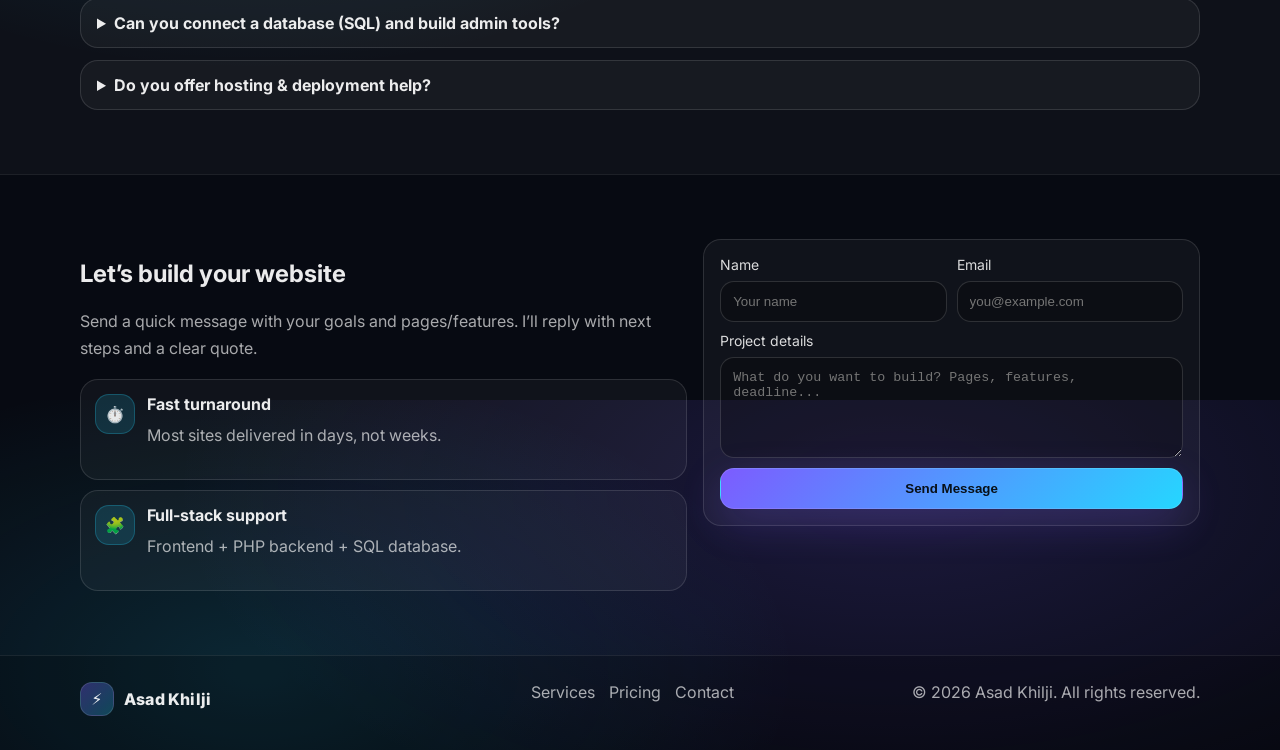
==== commit 7a0904bd: "Remove form action tip and footer description Removed tip about replacing form action with PHP handl" ====
--- a/index.html
+++ b/index.html
@@ -412,7 +412,7 @@
           </label>
 
           <button class="btn btn--primary btn--full" type="submit">Send Message</button>
-          <p class="form__fine">Tip: Replace this form action with your PHP handler (e.g., <code>contact.php</code>).</p>
+         
         </form>
       </div>
     </section>
@@ -425,7 +425,6 @@
           <span class="brand__mark">⚡</span>
           <span class="brand__name">Asad Khilji</span>
         </div>
-        <p class="muted">Modern web design & full-stack development (HTML, CSS, PHP, SQL).</p>
       </div>
 
       <div class="footer__links">
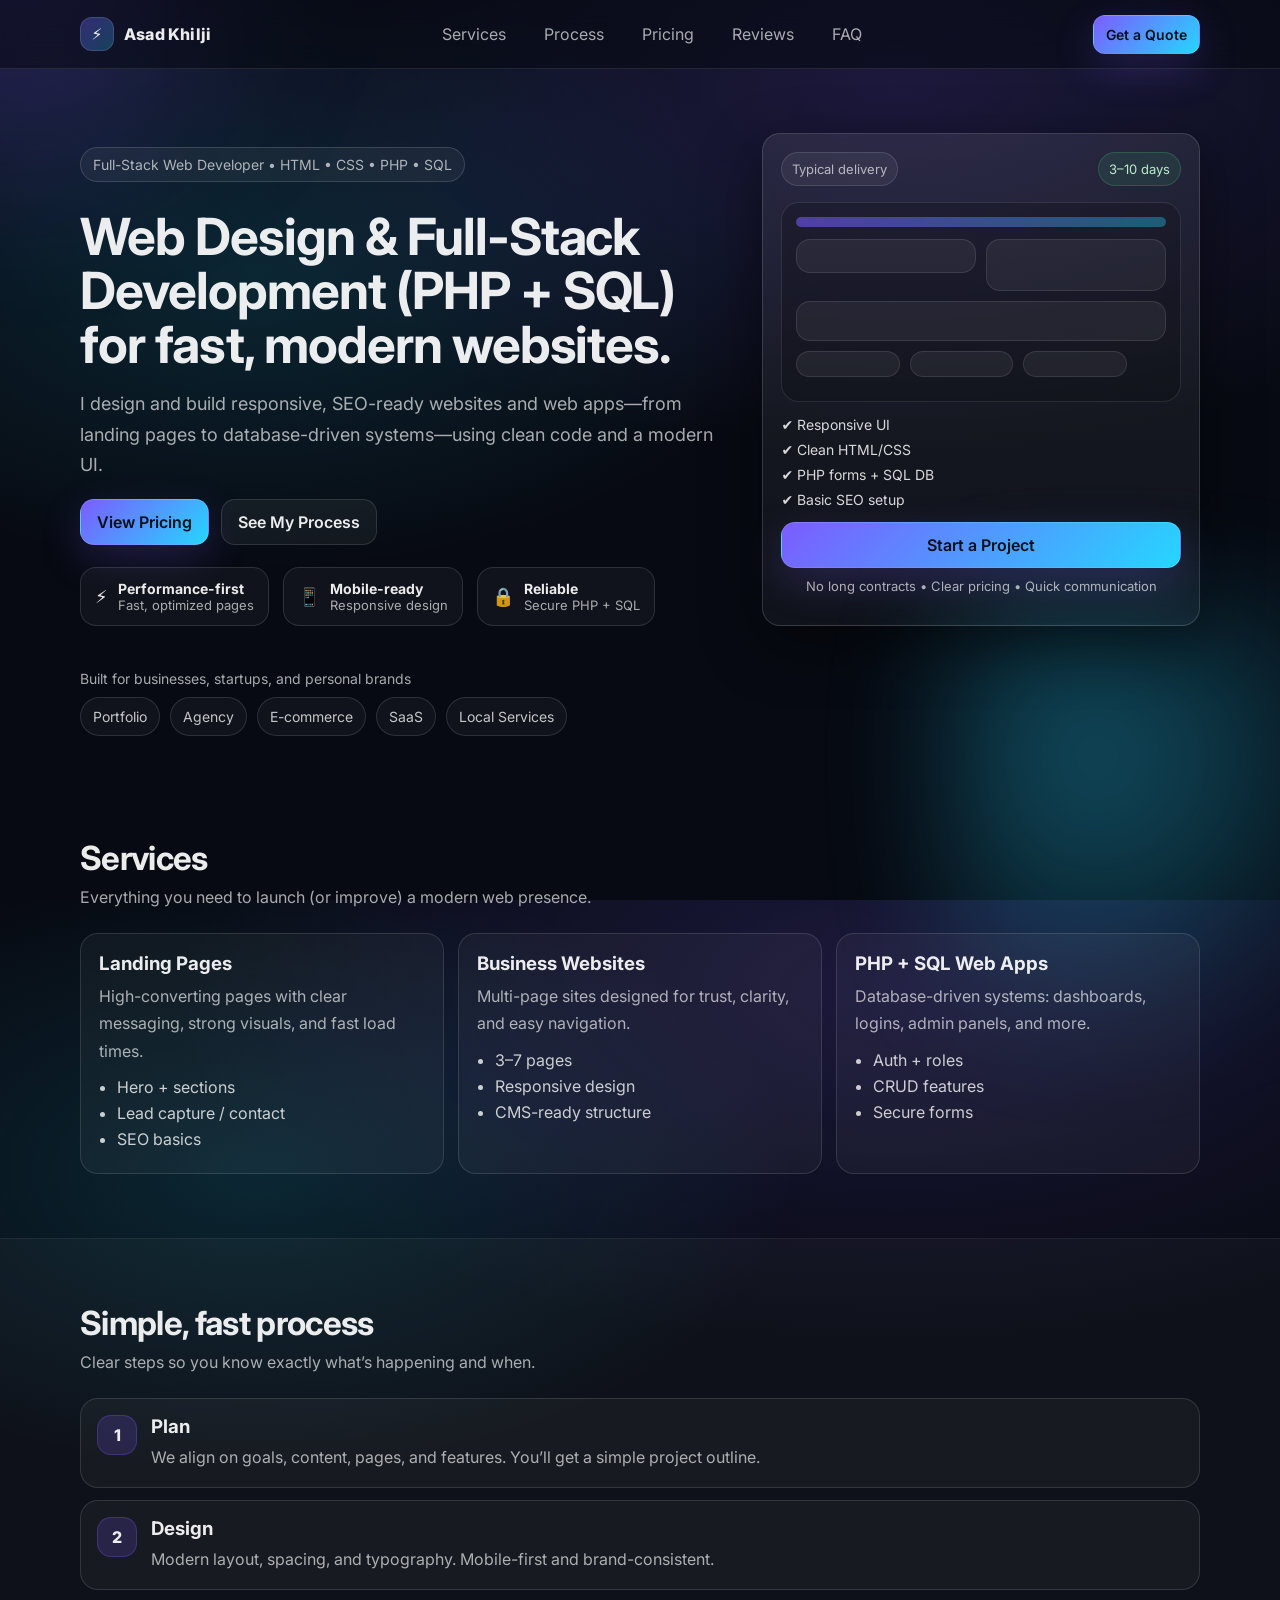
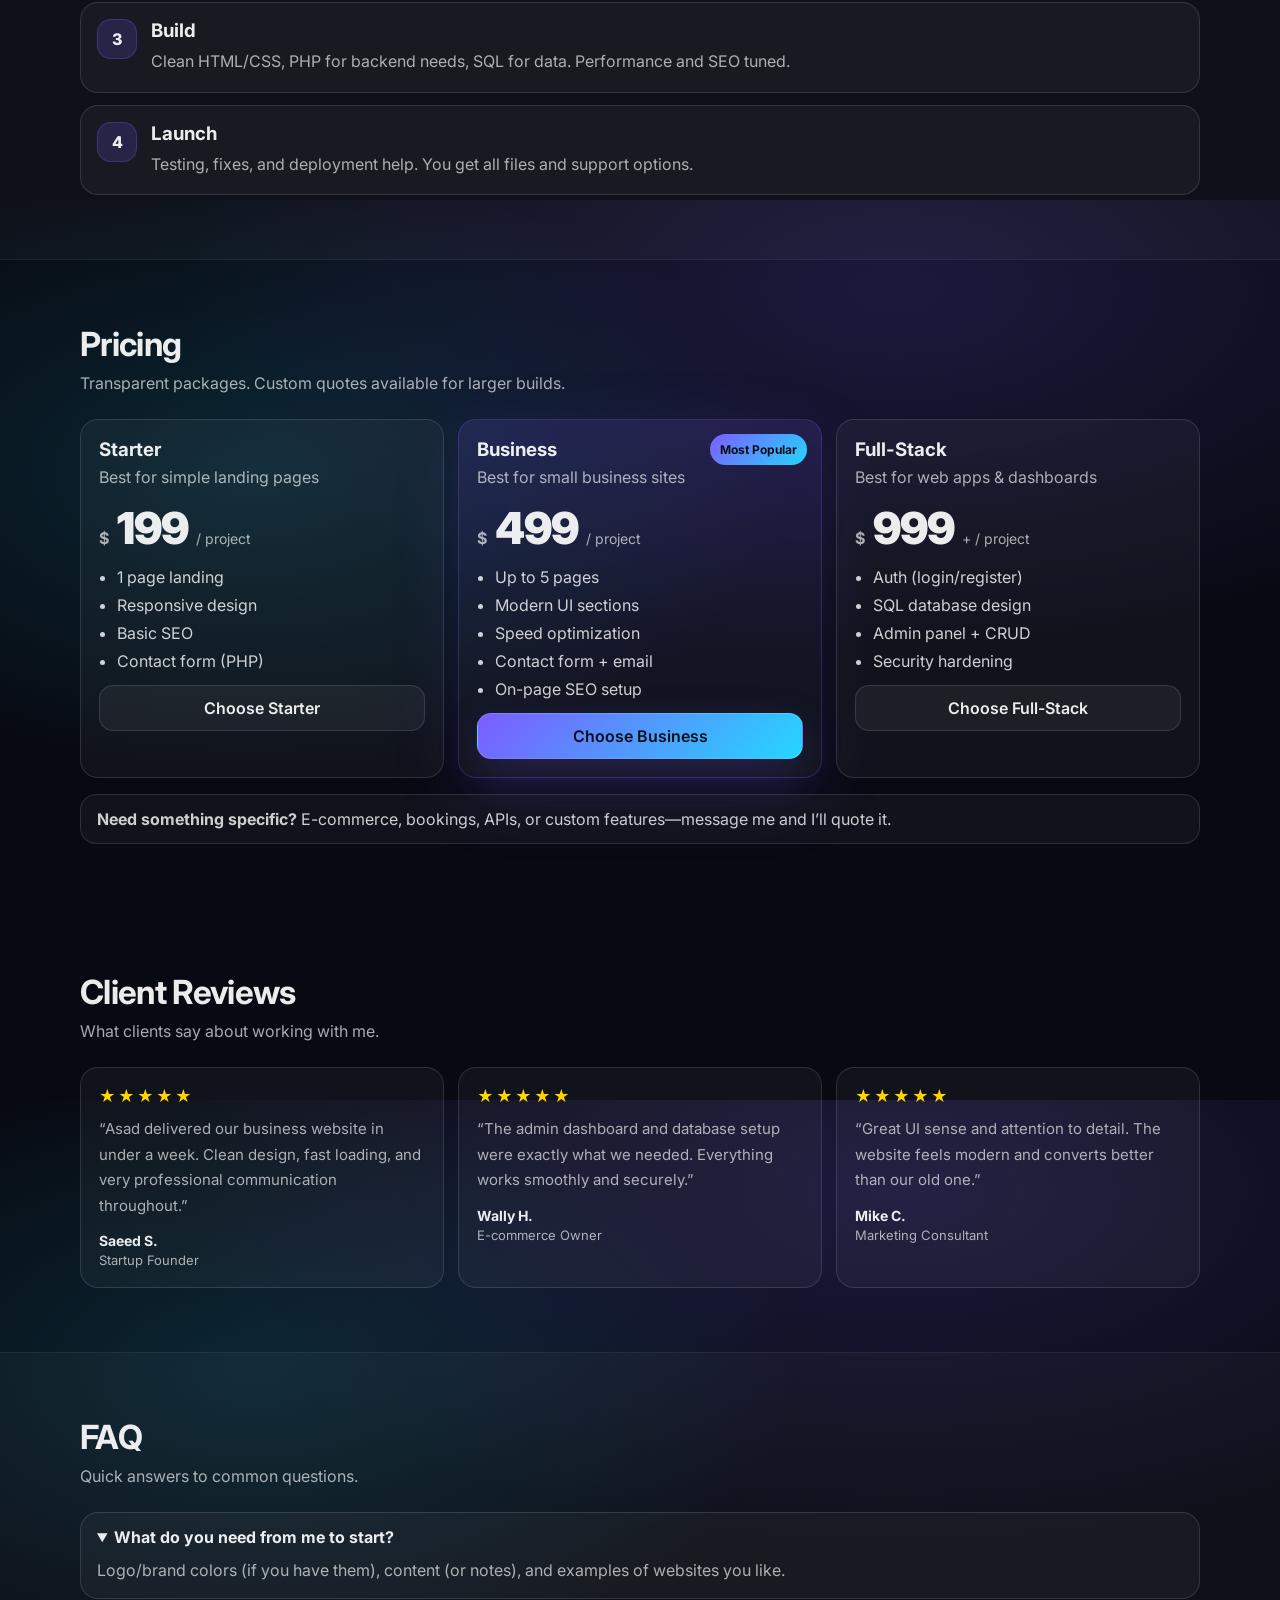
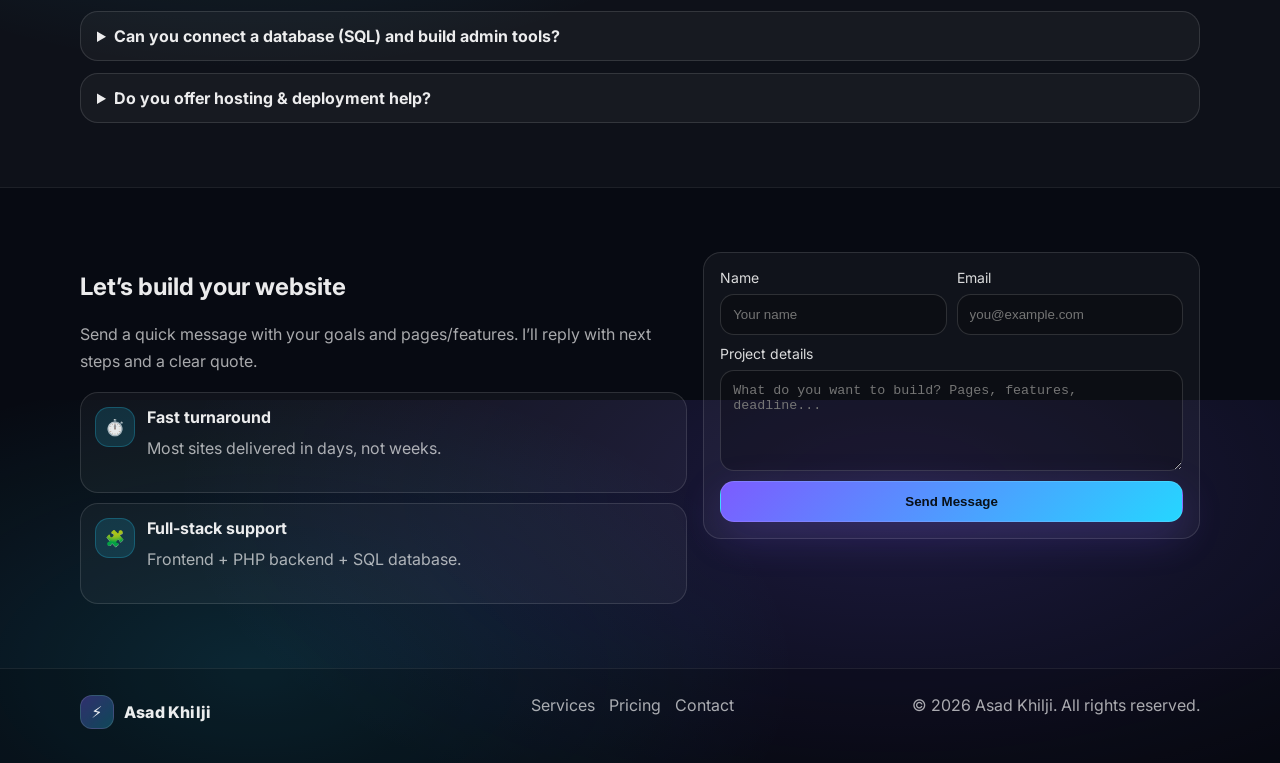
==== commit efa5edcb: "Enhance SEO with meta tags and update hero heading Added Open Graph and Twitter meta tags for better" ====
--- a/index.html
+++ b/index.html
@@ -9,6 +9,37 @@
   <link rel="preconnect" href="https://fonts.gstatic.com" crossorigin>
   <link href="https://fonts.googleapis.com/css2?family=Inter:wght@400;500;600;700;800&display=swap" rel="stylesheet">
   <link rel="stylesheet" href="style.css" />
+
+  <link rel="canonical" href="https://asadkhilji.org/" />
+<meta name="robots" content="index,follow,max-image-preview:large" />
+
+<!-- Open Graph -->
+<meta property="og:type" content="website" />
+<meta property="og:site_name" content="Asad Khilji" />
+<meta property="og:title" content="Web Design & Full-Stack Development | Asad Khilji" />
+<meta property="og:description" content="Modern web design and full-stack development (HTML, CSS, PHP, SQL). Fast, responsive, SEO-ready websites with clear pricing." />
+<meta property="og:url" content="https://asadkhilji.org/" />
+<meta property="og:image" content="https://asadkhilji.org/assets/og.jpg" />
+
+<!-- Twitter -->
+<meta name="twitter:card" content="summary_large_image" />
+<meta name="twitter:title" content="Web Design & Full-Stack Development | Asad Khilji" />
+<meta name="twitter:description" content="Modern web design and full-stack development (HTML, CSS, PHP, SQL). Fast, responsive, SEO-ready websites with clear pricing." />
+
+<script type="application/ld+json">
+{
+  "@context": "https://schema.org",
+  "@type": "Person",
+  "name": "Asad Khilji",
+  "url": "https://asadkhilji.org/",
+  "jobTitle": "Full-Stack Web Developer",
+  "knowsAbout": ["Web Design", "HTML", "CSS", "PHP", "SQL", "SEO"],
+  "sameAs": [
+    "https://www.linkedin.com/in/mohammad-asad-khilji",
+    "https://github.com/asad-khilji"
+  ]
+}
+</script>
 </head>
 
 <body>
@@ -45,7 +76,7 @@
       <div class="container hero__grid">
         <div class="hero__content">
           <p class="pill">Full-Stack Web Developer • HTML • CSS • PHP • SQL</p>
-          <h1>Modern websites that look sharp, load fast, and convert.</h1>
+          <h1>Web Design & Full-Stack Development (PHP + SQL) for fast, modern websites.</h1>
           <p class="lead">
             I design and build responsive, SEO-ready websites and web apps—from landing pages to
             database-driven systems—using clean code and a modern UI.
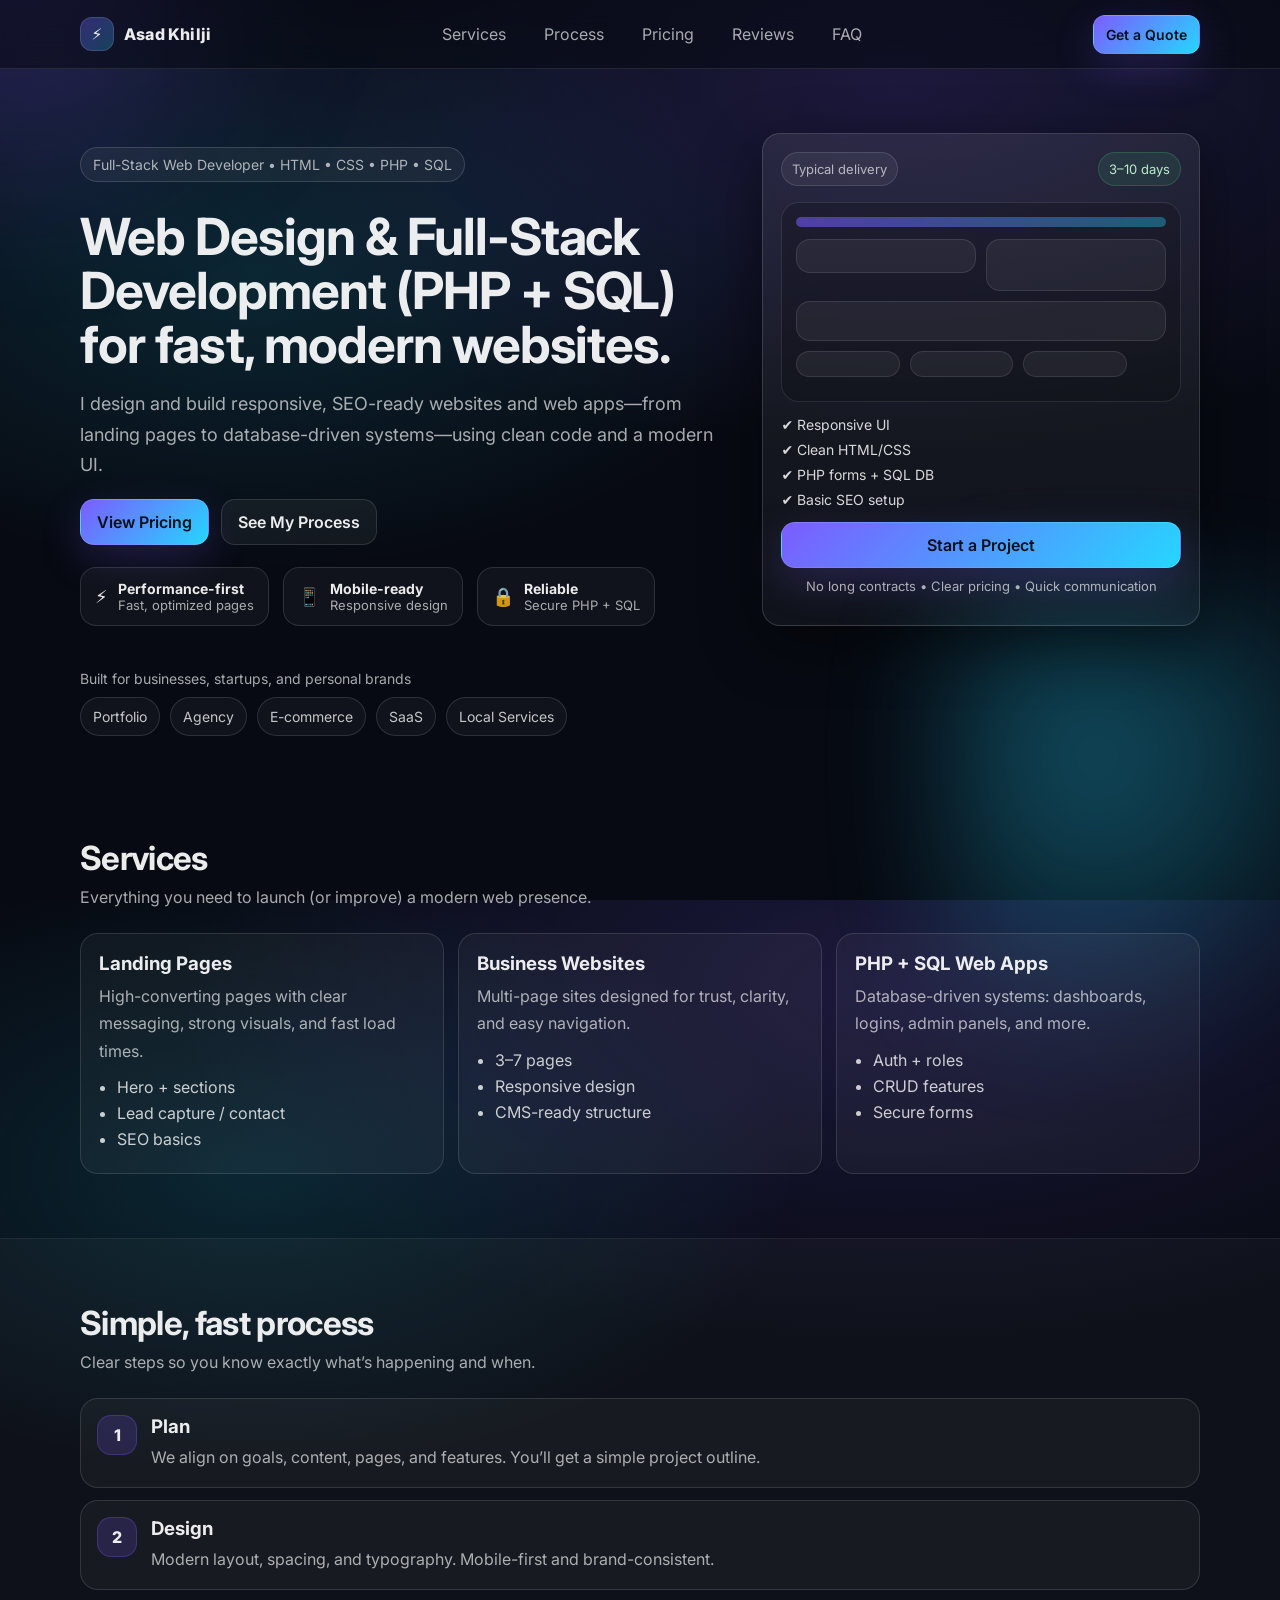
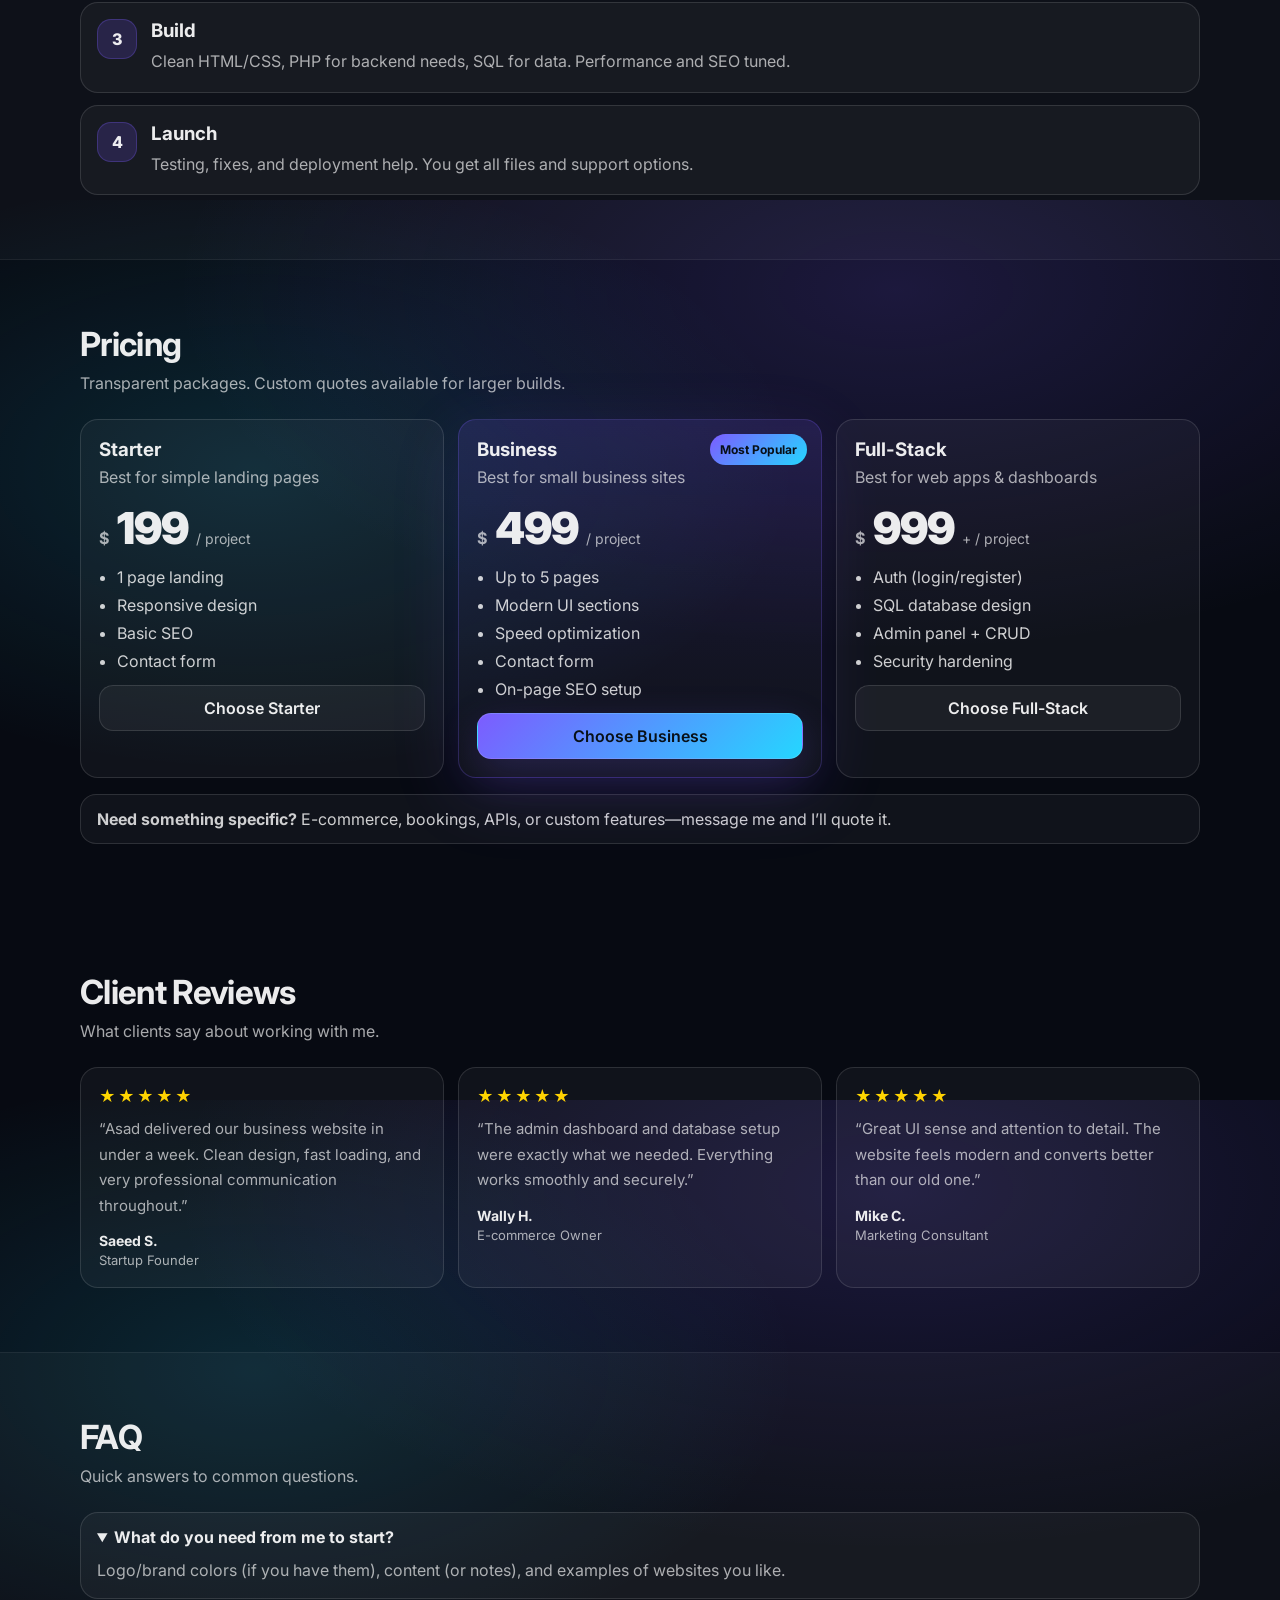
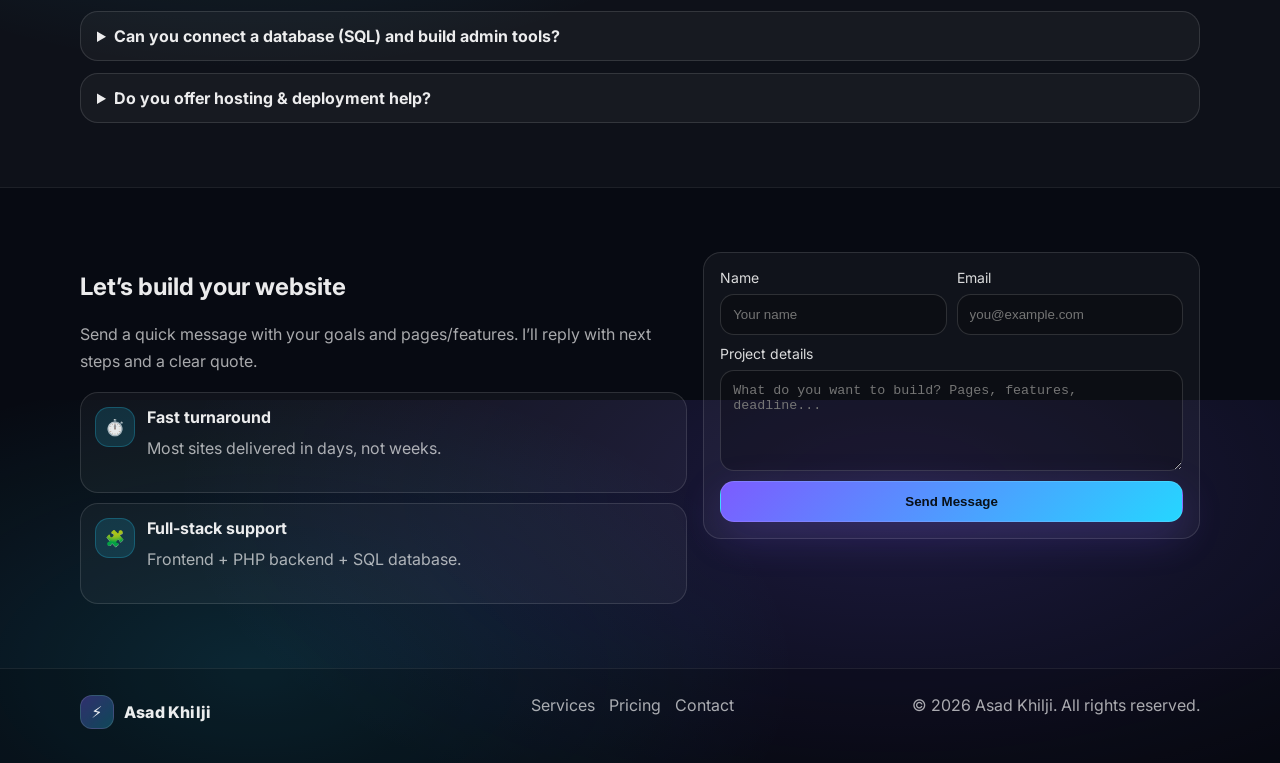
==== commit 13bec269: "Update index.html" ====
--- a/index.html
+++ b/index.html
@@ -272,7 +272,7 @@
               <li>1 page landing</li>
               <li>Responsive design</li>
               <li>Basic SEO</li>
-              <li>Contact form (PHP)</li>
+              <li>Contact form</li>
             </ul>
             <a class="btn btn--ghost btn--full" href="collection.html#/p/1">Choose Starter</a>
           </article>
@@ -292,7 +292,7 @@
               <li>Up to 5 pages</li>
               <li>Modern UI sections</li>
               <li>Speed optimization</li>
-              <li>Contact form + email</li>
+              <li>Contact form</li>
               <li>On-page SEO setup</li>
             </ul>
             <a class="btn btn--primary btn--full" href="collection.html#/p/2">Choose Business</a>
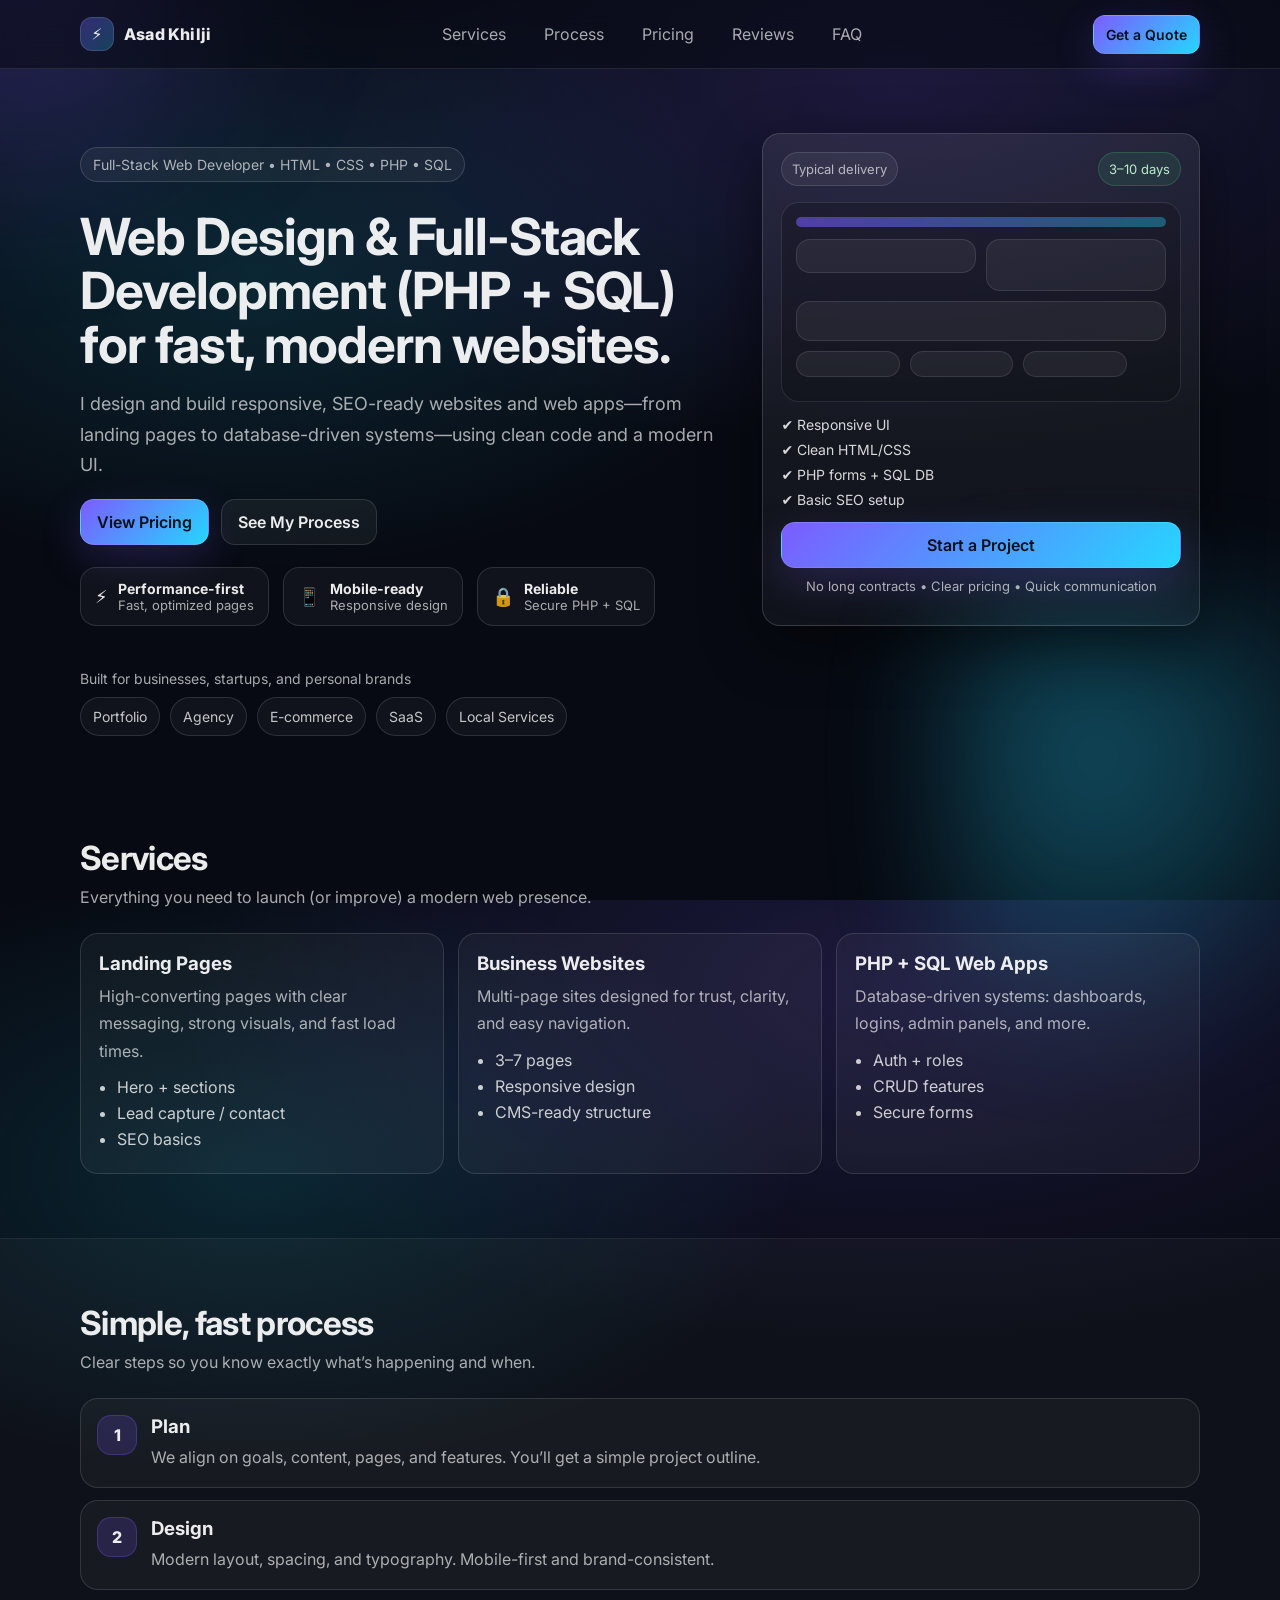
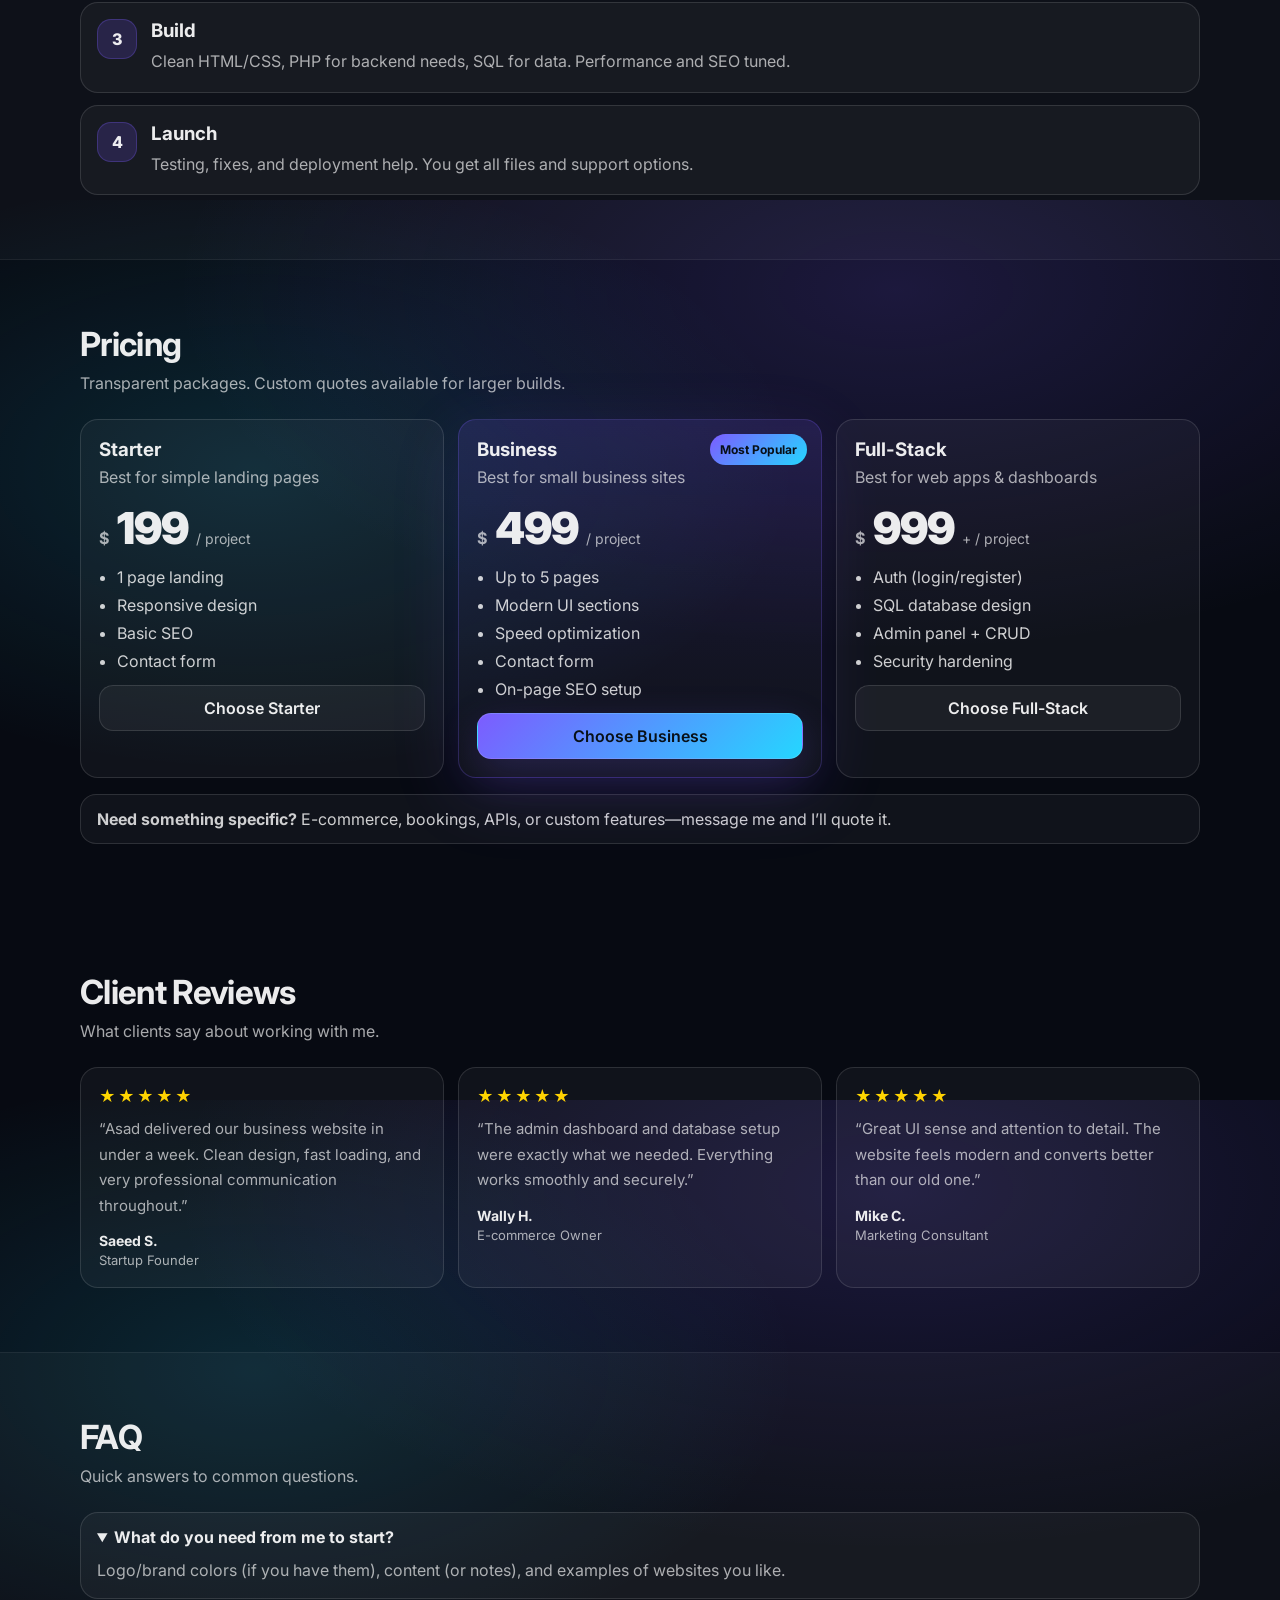
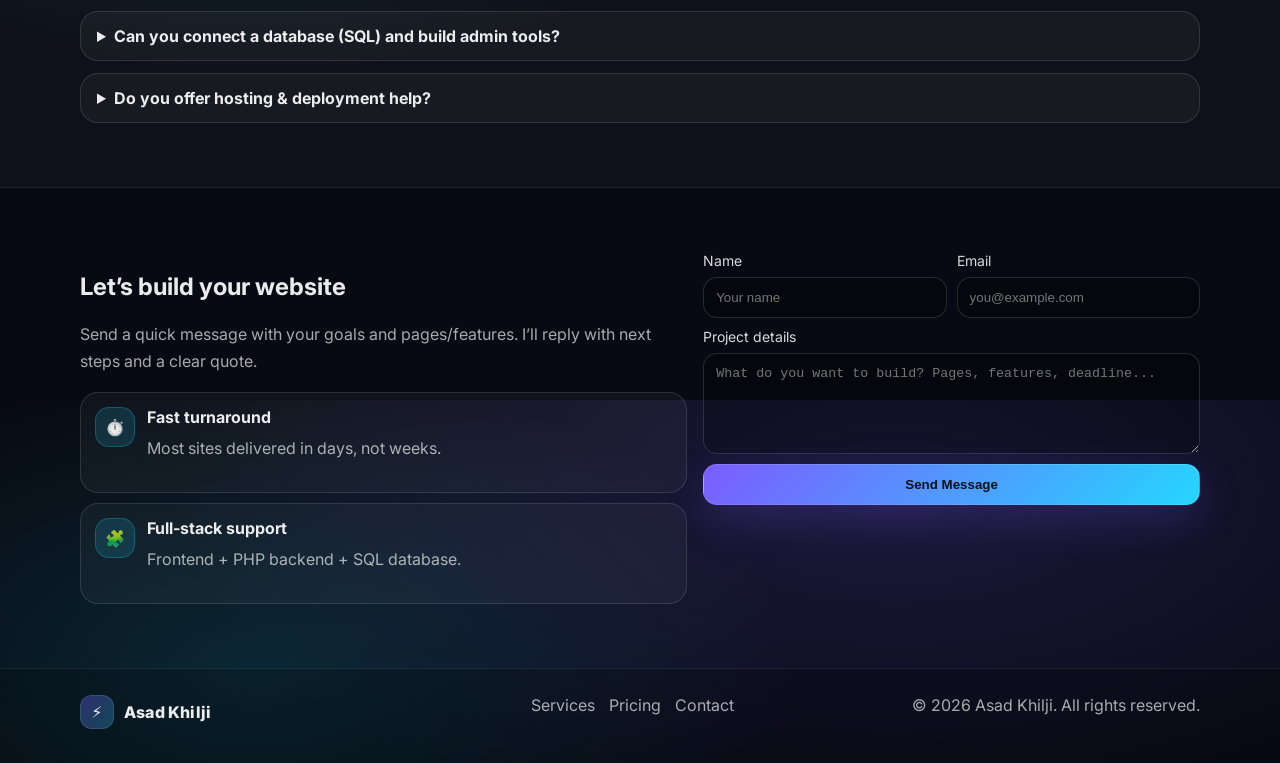
==== commit 146b0980: "Update index.html" ====
--- a/index.html
+++ b/index.html
@@ -425,7 +425,7 @@
           </div>
         </div>
 
-        <form class="form" action="https://formsubmit.co/khiljiasad2@gmail.com" method="post">
+        <form>
           <div class="form__row">
             <label>
               Name
